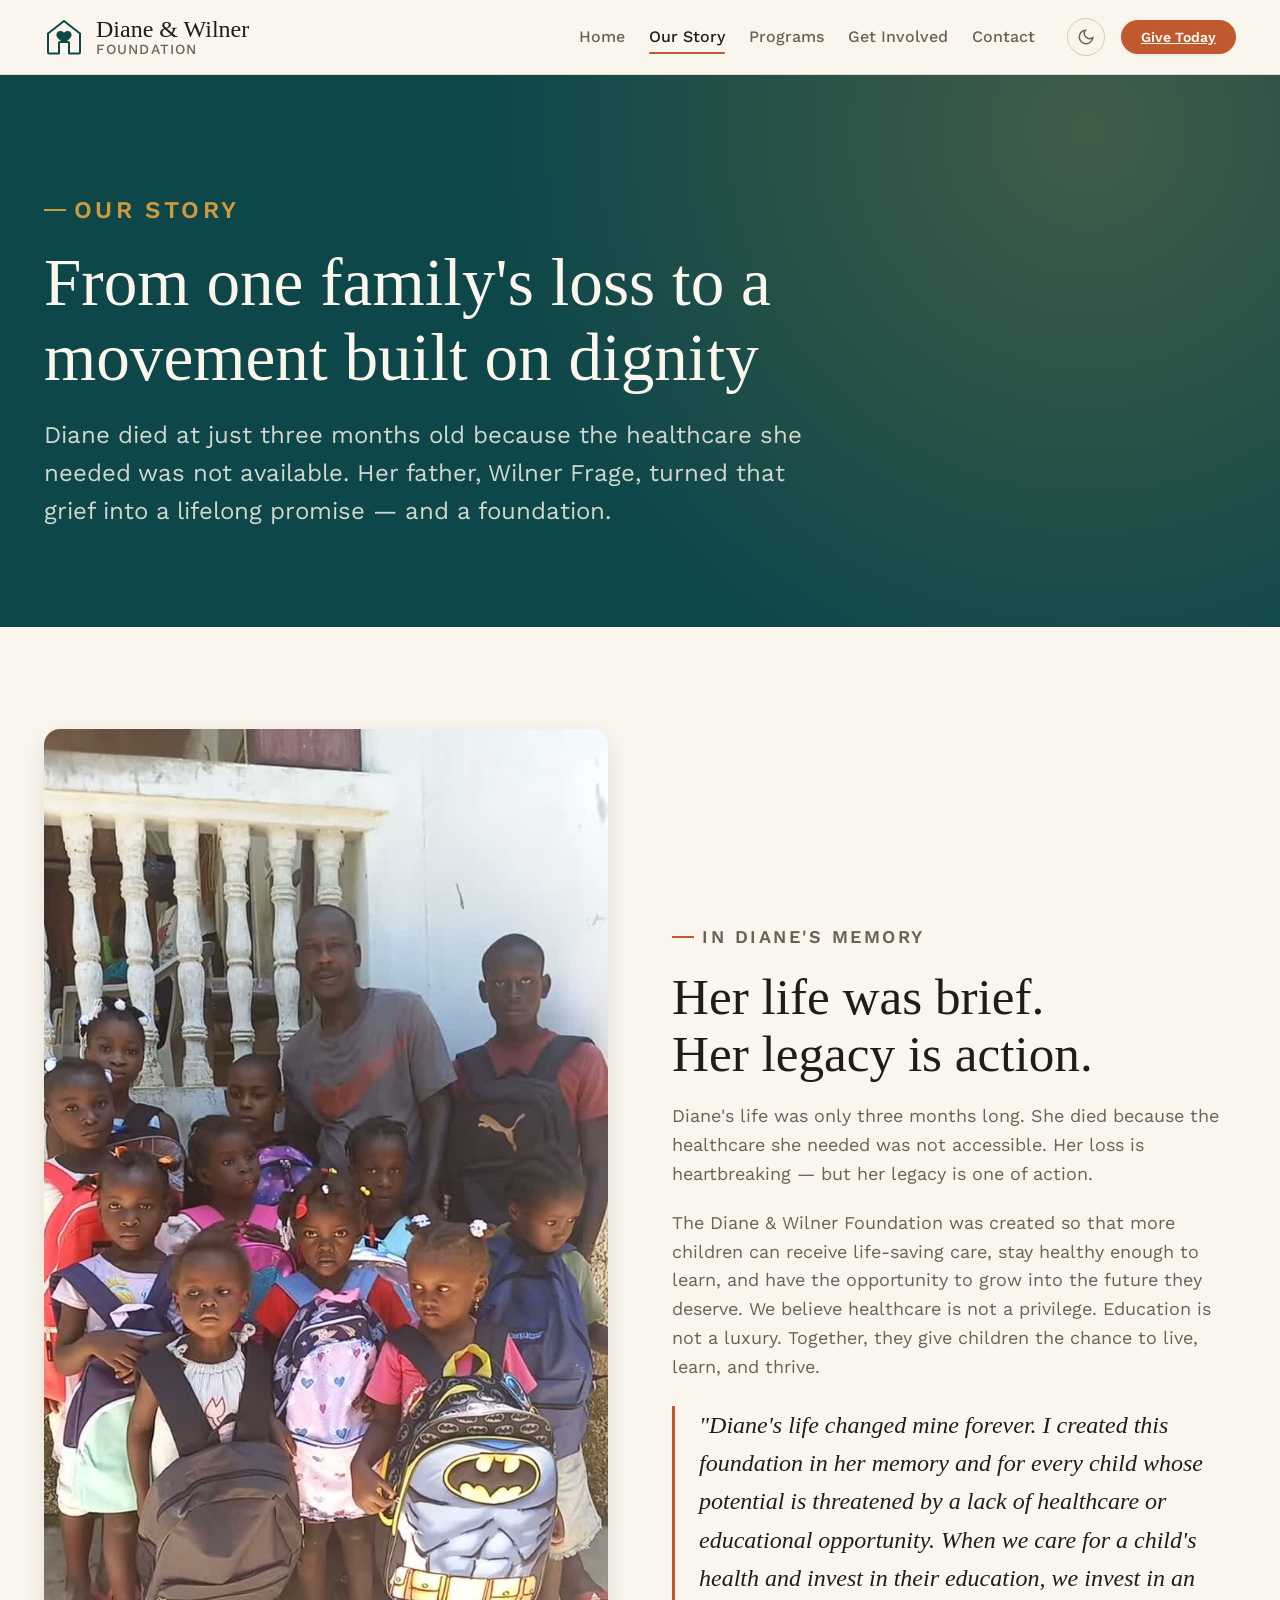
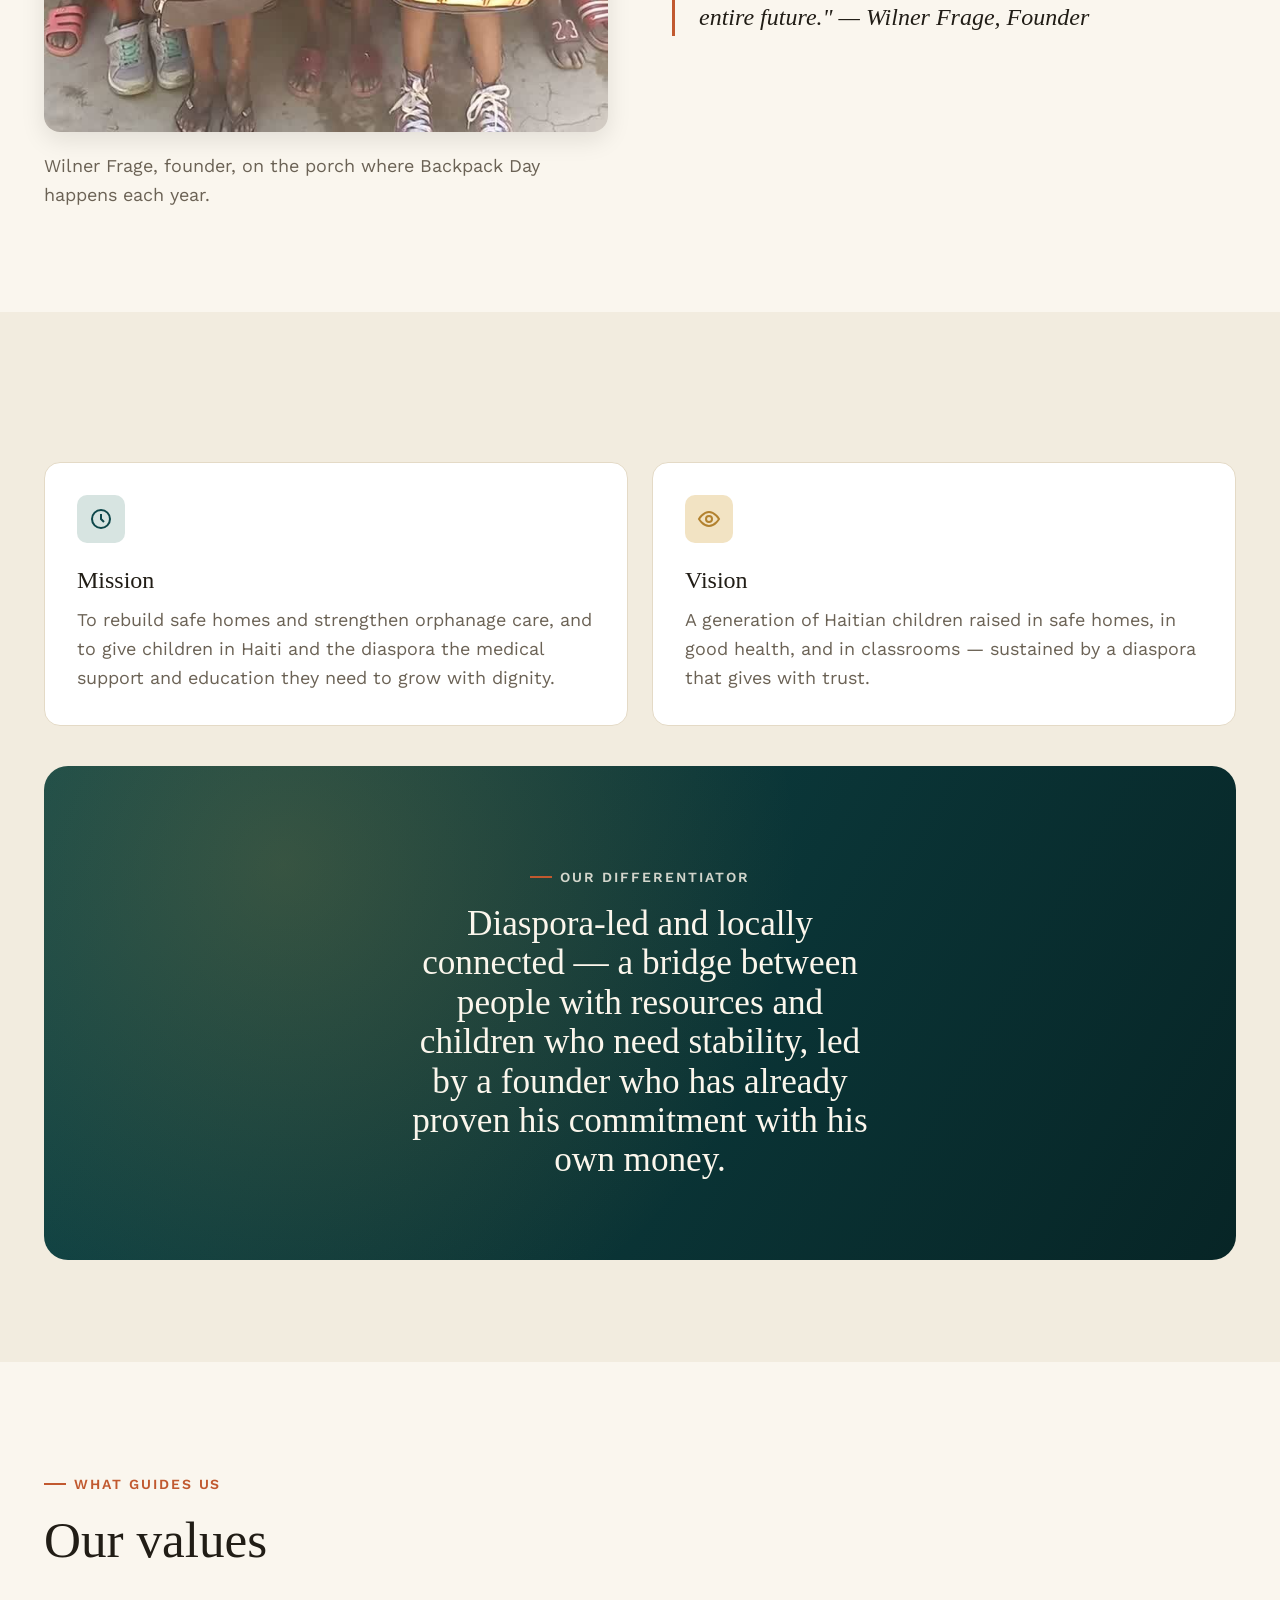
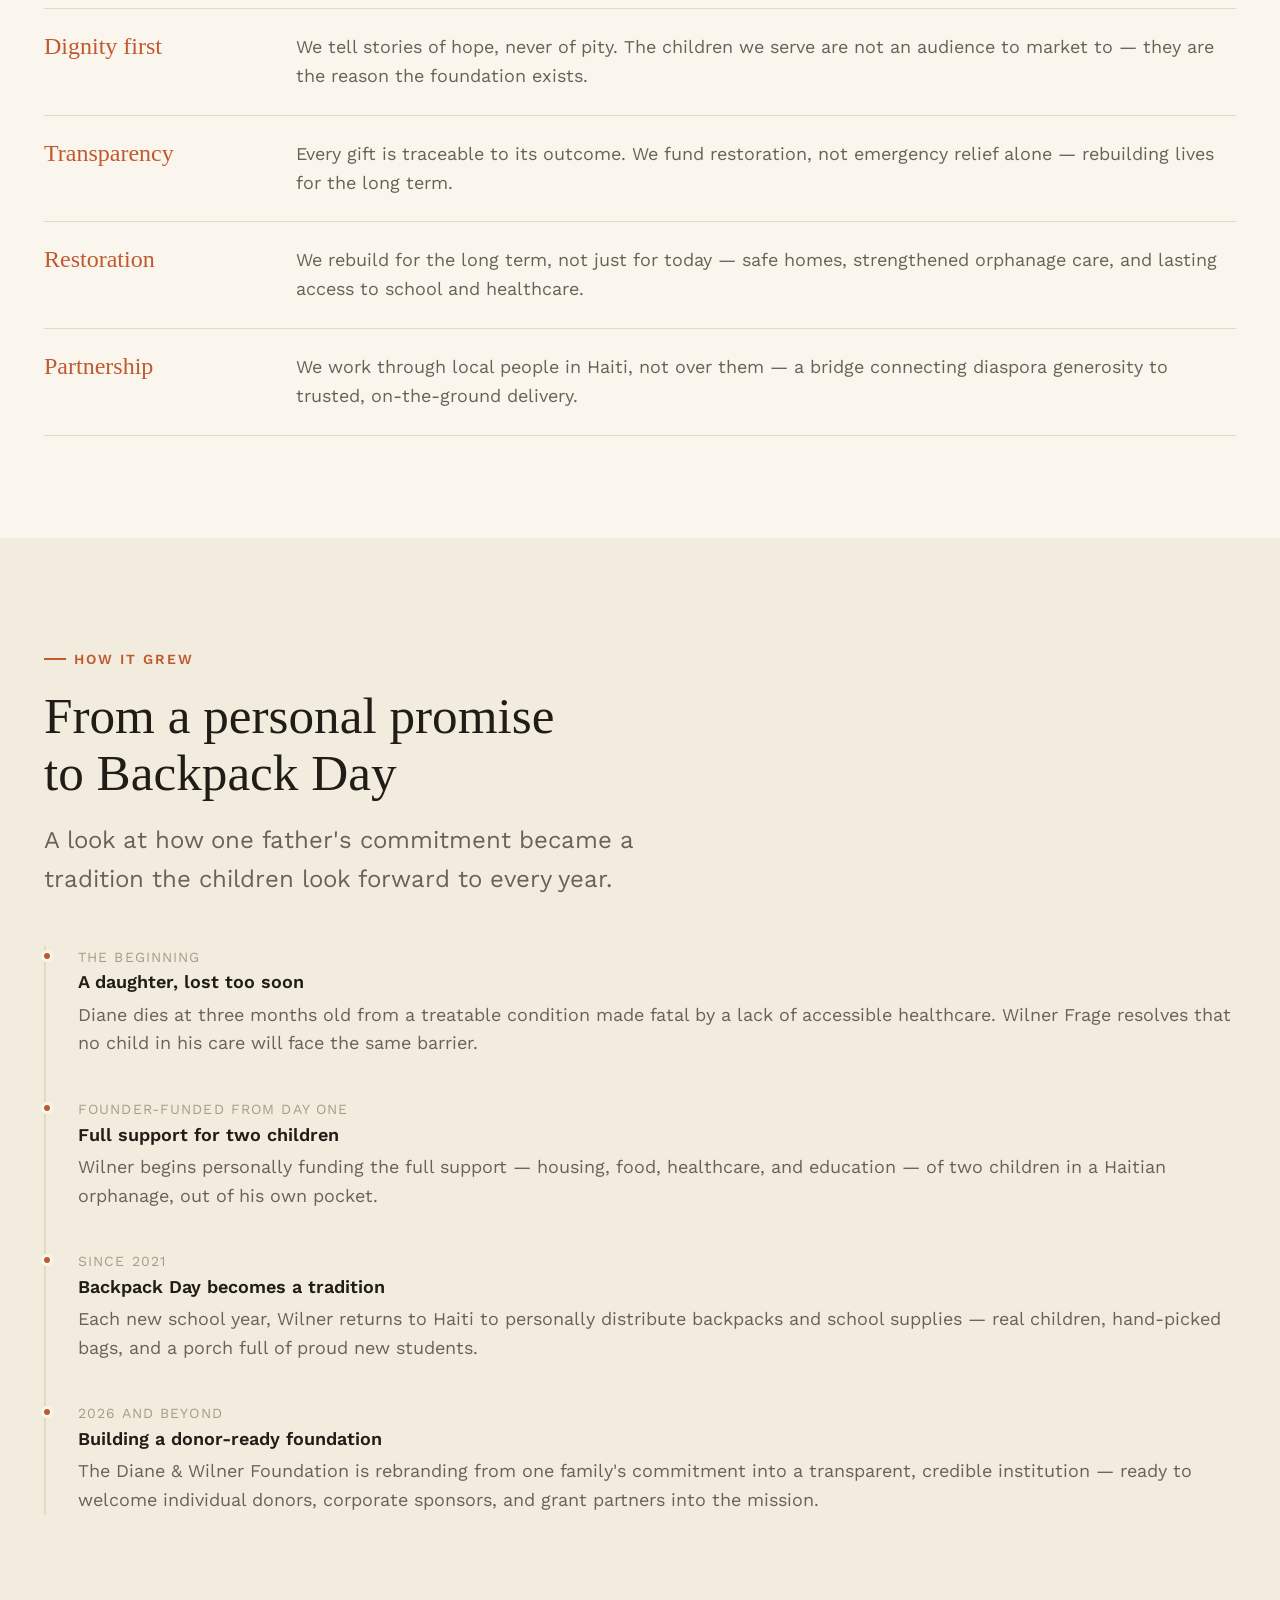
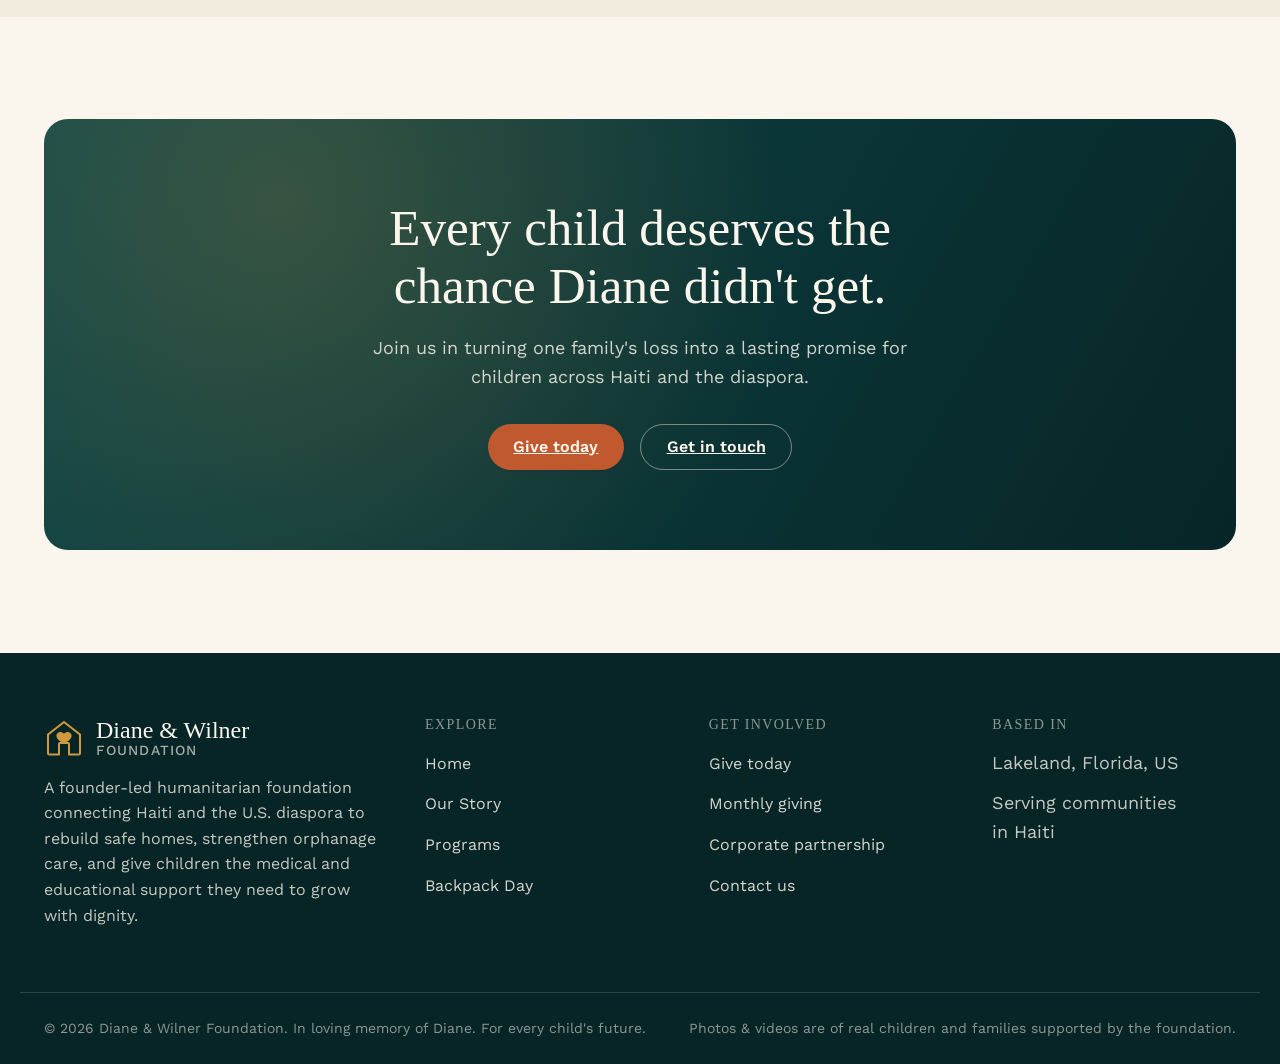
==== about.html @ 8315dfdc "Initial build: Diane & Wilner Foundation site with real Backpack Day photos/videos" ====
<!doctype html>
<html lang="en">
<head>
<meta charset="UTF-8" />
<meta name="viewport" content="width=device-width, initial-scale=1.0" />
<title>Our Story — Diane & Wilner Foundation</title>
<meta name="description" content="In loving memory of Diane. The story of founder Wilner Frage, our mission, vision, values, and the Backpack Day tradition that connects Haiti and the U.S. diaspora." />
<link rel="preconnect" href="https://api.fontshare.com" />
<link href="https://api.fontshare.com/v2/css?f[]=zodiak@400,500,600,700&display=swap" rel="stylesheet" />
<link rel="preconnect" href="https://fonts.googleapis.com" />
<link rel="preconnect" href="https://fonts.gstatic.com" crossorigin />
<link href="https://fonts.googleapis.com/css2?family=Work+Sans:wght@300..700&display=swap" rel="stylesheet" />
<link rel="stylesheet" href="css/tokens.css" />
<link rel="stylesheet" href="css/base.css" />
<link rel="stylesheet" href="css/style.css" />
</head>
<body>

<a class="sr-only" href="#main">Skip to content</a>

<header class="site-header" data-site-header>
  <div class="container header-inner">
    <a class="brand" href="index.html" aria-label="Diane & Wilner Foundation home">
      <svg class="brand-mark" viewBox="0 0 40 40" fill="none" aria-hidden="true">
        <path d="M20 4 4 16.5V35a1.5 1.5 0 0 0 1.5 1.5H15V26a1 1 0 0 1 1-1h8a1 1 0 0 1 1 1v10.5h9.5A1.5 1.5 0 0 0 36 35V16.5L20 4Z" stroke="currentColor" stroke-width="2" stroke-linejoin="round"/>
        <path d="M20 15.8c-2.6-3.4-7.6-1.8-7.6 1.9 0 3 3.6 5.3 7.6 8.3 4-3 7.6-5.3 7.6-8.3 0-3.7-5-5.3-7.6-1.9Z" fill="currentColor"/>
      </svg>
      <span class="brand-name">Diane &amp; Wilner<small>Foundation</small></span>
    </a>
    <nav class="main-nav" aria-label="Primary">
      <ul class="nav-links" role="list">
        <li><a href="index.html">Home</a></li>
        <li><a href="about.html" aria-current="page">Our Story</a></li>
        <li><a href="get-involved.html#programs">Programs</a></li>
        <li><a href="get-involved.html">Get Involved</a></li>
        <li><a href="get-involved.html#contact">Contact</a></li>
      </ul>
      <div class="header-actions">
        <button class="theme-toggle" data-theme-toggle aria-label="Switch to dark mode"></button>
        <a class="btn btn--primary btn--sm donate-header" href="get-involved.html#give">Give Today</a>
        <button class="nav-toggle" data-nav-toggle aria-label="Open menu" aria-expanded="false">
          <svg width="22" height="22" viewBox="0 0 24 24" fill="none" stroke="currentColor" stroke-width="2"><path d="M3 6h18M3 12h18M3 18h18"/></svg>
        </button>
      </div>
    </nav>
  </div>
  <div class="container mobile-nav" data-mobile-nav>
    <a href="index.html">Home</a>
    <a href="about.html">Our Story</a>
    <a href="get-involved.html#programs">Programs</a>
    <a href="get-involved.html">Get Involved</a>
    <a href="get-involved.html#contact">Contact</a>
    <a class="btn btn--primary" href="get-involved.html#give">Give Today</a>
  </div>
</header>

<main id="main">

  <section class="page-hero">
    <div class="container">
      <p class="eyebrow">Our story</p>
      <h1>From one family's loss to a movement built on dignity</h1>
      <p>Diane died at just three months old because the healthcare she needed was not available. Her father, Wilner Frage, turned that grief into a lifelong promise — and a foundation.</p>
    </div>
  </section>

  <section>
    <div class="container split reveal">
      <div class="split-media">
        <img src="assets/images/founder-wilner-group.jpg" alt="Founder Wilner Frage standing with a boy wearing a backpack, part of a group of children gathered for Backpack Day." loading="lazy" />
        <p class="split-media-caption">Wilner Frage, founder, on the porch where Backpack Day happens each year.</p>
      </div>
      <div>
        <p class="eyebrow">In Diane's memory</p>
        <h2>Her life was brief. Her legacy is action.</h2>
        <p>Diane's life was only three months long. She died because the healthcare she needed was not accessible. Her loss is heartbreaking — but her legacy is one of action.</p>
        <p>The Diane &amp; Wilner Foundation was created so that more children can receive life-saving care, stay healthy enough to learn, and have the opportunity to grow into the future they deserve. We believe healthcare is not a privilege. Education is not a luxury. Together, they give children the chance to live, learn, and thrive.</p>
        <blockquote>"Diane's life changed mine forever. I created this foundation in her memory and for every child whose potential is threatened by a lack of healthcare or educational opportunity. When we care for a child's health and invest in their education, we invest in an entire future." — Wilner Frage, Founder</blockquote>
      </div>
    </div>
  </section>

  <section style="background: var(--color-surface-offset);">
    <div class="container">
      <div class="pillars reveal" style="grid-template-columns: repeat(2, 1fr);">
        <div class="pillar-card">
          <div class="pillar-icon">
            <svg viewBox="0 0 24 24" fill="none" stroke="currentColor" stroke-width="2"><circle cx="12" cy="12" r="9"/><path d="M12 7v5l3 3"/></svg>
          </div>
          <h3>Mission</h3>
          <p>To rebuild safe homes and strengthen orphanage care, and to give children in Haiti and the diaspora the medical support and education they need to grow with dignity.</p>
        </div>
        <div class="pillar-card">
          <div class="pillar-icon">
            <svg viewBox="0 0 24 24" fill="none" stroke="currentColor" stroke-width="2"><path d="M2 12s4-7 10-7 10 7 10 7-4 7-10 7-10-7-10-7Z"/><circle cx="12" cy="12" r="3"/></svg>
          </div>
          <h3>Vision</h3>
          <p>A generation of Haitian children raised in safe homes, in good health, and in classrooms — sustained by a diaspora that gives with trust.</p>
        </div>
      </div>
      <div class="cta-band reveal mt-8" style="margin-top: var(--space-10);">
        <p class="eyebrow" style="justify-content:center;">Our differentiator</p>
        <h2 style="font-size: var(--text-xl);">Diaspora-led and locally connected — a bridge between people with resources and children who need stability, led by a founder who has already proven his commitment with his own money.</h2>
      </div>
    </div>
  </section>

  <section>
    <div class="container">
      <div class="stack-header reveal">
        <p class="eyebrow">What guides us</p>
        <h2 class="section-title">Our values</h2>
      </div>
      <div class="value-rows reveal">
        <div class="value-row">
          <h3>Dignity first</h3>
          <p>We tell stories of hope, never of pity. The children we serve are not an audience to market to — they are the reason the foundation exists.</p>
        </div>
        <div class="value-row">
          <h3>Transparency</h3>
          <p>Every gift is traceable to its outcome. We fund restoration, not emergency relief alone — rebuilding lives for the long term.</p>
        </div>
        <div class="value-row">
          <h3>Restoration</h3>
          <p>We rebuild for the long term, not just for today — safe homes, strengthened orphanage care, and lasting access to school and healthcare.</p>
        </div>
        <div class="value-row">
          <h3>Partnership</h3>
          <p>We work through local people in Haiti, not over them — a bridge connecting diaspora generosity to trusted, on-the-ground delivery.</p>
        </div>
      </div>
    </div>
  </section>

  <section style="background: var(--color-surface-offset);" id="timeline">
    <div class="container">
      <div class="stack-header reveal">
        <p class="eyebrow">How it grew</p>
        <h2 class="section-title">From a personal promise to Backpack Day</h2>
        <p class="section-lede">A look at how one father's commitment became a tradition the children look forward to every year.</p>
      </div>
      <div class="timeline reveal">
        <div class="timeline-item">
          <span class="timeline-year">The beginning</span>
          <h4>A daughter, lost too soon</h4>
          <p>Diane dies at three months old from a treatable condition made fatal by a lack of accessible healthcare. Wilner Frage resolves that no child in his care will face the same barrier.</p>
        </div>
        <div class="timeline-item">
          <span class="timeline-year">Founder-funded from day one</span>
          <h4>Full support for two children</h4>
          <p>Wilner begins personally funding the full support — housing, food, healthcare, and education — of two children in a Haitian orphanage, out of his own pocket.</p>
        </div>
        <div class="timeline-item">
          <span class="timeline-year">Since 2021</span>
          <h4>Backpack Day becomes a tradition</h4>
          <p>Each new school year, Wilner returns to Haiti to personally distribute backpacks and school supplies — real children, hand-picked bags, and a porch full of proud new students.</p>
        </div>
        <div class="timeline-item">
          <span class="timeline-year">2026 and beyond</span>
          <h4>Building a donor-ready foundation</h4>
          <p>The Diane &amp; Wilner Foundation is rebranding from one family's commitment into a transparent, credible institution — ready to welcome individual donors, corporate sponsors, and grant partners into the mission.</p>
        </div>
      </div>
    </div>
  </section>

  <section>
    <div class="container">
      <div class="cta-band reveal">
        <h2>Every child deserves the chance Diane didn't get.</h2>
        <p>Join us in turning one family's loss into a lasting promise for children across Haiti and the diaspora.</p>
        <div class="cta-actions">
          <a class="btn btn--primary" href="get-involved.html#give">Give today</a>
          <a class="btn btn--ghost" href="get-involved.html#contact">Get in touch</a>
        </div>
      </div>
    </div>
  </section>

</main>

<footer class="site-footer">
  <div class="container footer-grid">
    <div>
      <a class="footer-brand" href="index.html">
        <svg class="brand-mark" viewBox="0 0 40 40" fill="none" aria-hidden="true">
          <path d="M20 4 4 16.5V35a1.5 1.5 0 0 0 1.5 1.5H15V26a1 1 0 0 1 1-1h8a1 1 0 0 1 1 1v10.5h9.5A1.5 1.5 0 0 0 36 35V16.5L20 4Z" stroke="currentColor" stroke-width="2" stroke-linejoin="round"/>
          <path d="M20 15.8c-2.6-3.4-7.6-1.8-7.6 1.9 0 3 3.6 5.3 7.6 8.3 4-3 7.6-5.3 7.6-8.3 0-3.7-5-5.3-7.6-1.9Z" fill="currentColor"/>
        </svg>
        <span class="brand-name">Diane &amp; Wilner<small>Foundation</small></span>
      </a>
      <p style="max-width: 34ch; font-size: var(--text-sm); color: color-mix(in oklab, var(--color-text-inverse) 78%, transparent);">A founder-led humanitarian foundation connecting Haiti and the U.S. diaspora to rebuild safe homes, strengthen orphanage care, and give children the medical and educational support they need to grow with dignity.</p>
    </div>
    <div class="footer-col">
      <h5>Explore</h5>
      <ul role="list">
        <li><a href="index.html">Home</a></li>
        <li><a href="about.html">Our Story</a></li>
        <li><a href="get-involved.html#programs">Programs</a></li>
        <li><a href="about.html#timeline">Backpack Day</a></li>
      </ul>
    </div>
    <div class="footer-col">
      <h5>Get Involved</h5>
      <ul role="list">
        <li><a href="get-involved.html#give">Give today</a></li>
        <li><a href="get-involved.html#give">Monthly giving</a></li>
        <li><a href="get-involved.html#partner">Corporate partnership</a></li>
        <li><a href="get-involved.html#contact">Contact us</a></li>
      </ul>
    </div>
    <div class="footer-col">
      <h5>Based In</h5>
      <ul role="list">
        <li style="color: color-mix(in oklab, var(--color-text-inverse) 78%, transparent);">Lakeland, Florida, US</li>
        <li style="color: color-mix(in oklab, var(--color-text-inverse) 78%, transparent);">Serving communities in Haiti</li>
      </ul>
    </div>
  </div>
  <div class="container footer-bottom">
    <span>© 2026 Diane &amp; Wilner Foundation. In loving memory of Diane. For every child's future.</span>
    <span>Photos &amp; videos are of real children and families supported by the foundation.</span>
  </div>
</footer>

<script src="js/main.js"></script>
</body>
</html>
---- css/tokens.css ----
/* ============================================================
   DIANE & WILNER FOUNDATION — DESIGN TOKENS
   Palette derived from brand strategy: deep hopeful teal,
   warm sunlit gold, soft terracotta, clean cream, leaf green.
   ============================================================ */

:root,
[data-theme='light'] {
  /* Surfaces */
  --color-bg: #faf6ee;
  --color-surface: #ffffff;
  --color-surface-2: #fffdf9;
  --color-surface-offset: #f2ecdf;
  --color-surface-offset-2: #eae1cd;
  --color-surface-dynamic: #e3d8c0;
  --color-divider: #e4dac6;
  --color-border: #d9cbac;

  /* Text */
  --color-text: #211d16;
  --color-text-muted: #6b6255;
  --color-text-faint: #a89c88;
  --color-text-inverse: #fbf6ec;

  /* Primary accent — Deep Teal */
  --color-primary: #0e474a;
  --color-primary-hover: #0a3436;
  --color-primary-active: #072526;
  --color-primary-highlight: #d7e4e1;

  /* Gold — warm sunlit gold */
  --color-gold: #cf9a3e;
  --color-gold-hover: #b3822f;
  --color-gold-active: #8f6822;
  --color-gold-highlight: #f2e3c3;

  /* Terracotta / coral accent */
  --color-coral: #c1592f;
  --color-coral-hover: #a3491f;
  --color-coral-active: #833a17;
  --color-coral-highlight: #f0d9c8;

  /* Leaf green (supporting accent) */
  --color-green: #4f7a3f;
  --color-green-hover: #3d6130;
  --color-green-highlight: #dde8d3;

  /* Status */
  --color-success: #4f7a3f;
  --color-warning: #b3822f;
  --color-error: #a3491f;

  /* Radius */
  --radius-sm: 0.375rem;
  --radius-md: 0.625rem;
  --radius-lg: 1rem;
  --radius-xl: 1.5rem;
  --radius-full: 9999px;

  /* Transitions */
  --transition-interactive: 200ms cubic-bezier(0.16, 1, 0.3, 1);

  /* Shadows */
  --shadow-sm: 0 1px 3px rgba(20, 20, 10, 0.07);
  --shadow-md: 0 8px 24px rgba(20, 20, 10, 0.1);
  --shadow-lg: 0 20px 48px rgba(20, 20, 10, 0.16);

  /* Content widths */
  --content-narrow: 640px;
  --content-default: 1000px;
  --content-wide: 1240px;
  --content-full: 100%;

  /* Fonts */
  --font-display: 'Zodiak', 'Iowan Old Style', Georgia, serif;
  --font-body: 'Work Sans', 'Helvetica Neue', Arial, sans-serif;
}

[data-theme='dark'] {
  --color-bg: #101613;
  --color-surface: #151b17;
  --color-surface-2: #182019;
  --color-surface-offset: #1b231d;
  --color-surface-offset-2: #212b23;
  --color-surface-dynamic: #29352c;
  --color-divider: #263029;
  --color-border: #37453b;

  --color-text: #eee7d8;
  --color-text-muted: #a6ab9c;
  --color-text-faint: #6c7367;
  --color-text-inverse: #171614;

  --color-primary: #6fb0ac;
  --color-primary-hover: #8dc4c0;
  --color-primary-active: #a9d5d1;
  --color-primary-highlight: #223634;

  --color-gold: #e8b757;
  --color-gold-hover: #f0c877;
  --color-gold-active: #f6da9e;
  --color-gold-highlight: #3a3020;

  --color-coral: #e0855a;
  --color-coral-hover: #e9a077;
  --color-coral-active: #f0b899;
  --color-coral-highlight: #3c2a20;

  --color-green: #8db877;
  --color-green-hover: #a5cb90;
  --color-green-highlight: #263021;

  --color-success: #8db877;
  --color-warning: #e8b757;
  --color-error: #e0855a;

  --shadow-sm: 0 1px 3px rgba(0, 0, 0, 0.3);
  --shadow-md: 0 8px 24px rgba(0, 0, 0, 0.4);
  --shadow-lg: 0 20px 48px rgba(0, 0, 0, 0.5);
}

/* Type scale */
:root {
  --text-xs: clamp(0.75rem, 0.7rem + 0.25vw, 0.875rem);
  --text-sm: clamp(0.875rem, 0.8rem + 0.35vw, 1rem);
  --text-base: clamp(1rem, 0.95rem + 0.25vw, 1.125rem);
  --text-lg: clamp(1.125rem, 1rem + 0.75vw, 1.5rem);
  --text-xl: clamp(1.5rem, 1.2rem + 1.25vw, 2.25rem);
  --text-2xl: clamp(2rem, 1.2rem + 2.5vw, 3.5rem);
  --text-3xl: clamp(2.5rem, 1rem + 4vw, 4.75rem);
  --text-hero: clamp(2.75rem, 0.75rem + 5.5vw, 6.5rem);

  --space-1: 0.25rem;
  --space-2: 0.5rem;
  --space-3: 0.75rem;
  --space-4: 1rem;
  --space-5: 1.25rem;
  --space-6: 1.5rem;
  --space-8: 2rem;
  --space-10: 2.5rem;
  --space-12: 3rem;
  --space-16: 4rem;
  --space-20: 5rem;
  --space-24: 6rem;
  --space-32: 8rem;
}
---- css/base.css ----
*,
*::before,
*::after {
  box-sizing: border-box;
  margin: 0;
  padding: 0;
}

html {
  -webkit-text-size-adjust: none;
  text-size-adjust: none;
  -webkit-font-smoothing: antialiased;
  -moz-osx-font-smoothing: grayscale;
  text-rendering: optimizeLegibility;
  scroll-behavior: smooth;
  hanging-punctuation: first last;
  scroll-padding-top: 5.5rem;
}

body {
  min-height: 100dvh;
  line-height: 1.6;
  font-family: var(--font-body);
  font-size: var(--text-base);
  color: var(--color-text);
  background-color: var(--color-bg);
  transition: background-color var(--transition-interactive), color var(--transition-interactive);
}

img,
picture,
video,
canvas,
svg {
  display: block;
  max-width: 100%;
  height: auto;
}

ul[role='list'],
ol[role='list'] {
  list-style: none;
}

input,
button,
textarea,
select {
  font: inherit;
  color: inherit;
}

h1,
h2,
h3,
h4,
h5,
h6 {
  text-wrap: balance;
  line-height: 1.12;
  font-family: var(--font-display);
  font-weight: 500;
}

p,
li,
figcaption {
  text-wrap: pretty;
}

::selection {
  background: color-mix(in oklab, var(--color-primary) 30%, transparent);
  color: var(--color-text);
}

:focus-visible {
  outline: 2px solid var(--color-gold);
  outline-offset: 3px;
  border-radius: var(--radius-sm);
}

@media (prefers-reduced-motion: reduce) {
  *,
  *::before,
  *::after {
    animation-duration: 0.01ms !important;
    animation-iteration-count: 1 !important;
    transition-duration: 0.01ms !important;
    scroll-behavior: auto !important;
  }
}

button {
  cursor: pointer;
  background: none;
  border: none;
}

table {
  border-collapse: collapse;
  width: 100%;
}

a,
button,
[role='button'],
[role='link'],
input,
textarea,
select {
  transition:
    color var(--transition-interactive),
    background var(--transition-interactive),
    border-color var(--transition-interactive),
    box-shadow var(--transition-interactive),
    transform var(--transition-interactive);
}

.sr-only {
  position: absolute;
  width: 1px;
  height: 1px;
  padding: 0;
  margin: -1px;
  overflow: hidden;
  clip: rect(0, 0, 0, 0);
  white-space: nowrap;
  border-width: 0;
}
---- css/style.css ----
/* ============================================================
   DIANE & WILNER FOUNDATION — SITE STYLES
   ============================================================ */

.container {
  max-width: var(--content-wide);
  margin-inline: auto;
  padding-inline: var(--space-6);
}
.container--narrow {
  max-width: var(--content-default);
}

section {
  padding-block: clamp(var(--space-16), 8vw, var(--space-32));
}

.eyebrow {
  display: inline-flex;
  align-items: center;
  gap: var(--space-2);
  font-family: var(--font-body);
  font-size: var(--text-xs);
  font-weight: 600;
  letter-spacing: 0.14em;
  text-transform: uppercase;
  color: var(--color-coral);
  margin-bottom: var(--space-4);
}
.eyebrow::before {
  content: '';
  width: 22px;
  height: 2px;
  background: var(--color-coral);
  display: inline-block;
}
[data-theme='dark'] .eyebrow::before,
[data-theme='dark'] .eyebrow {
  color: var(--color-gold);
}
[data-theme='dark'] .eyebrow::before {
  background: var(--color-gold);
}

.section-title {
  font-size: var(--text-2xl);
  font-weight: 500;
  color: var(--color-text);
  max-width: 20ch;
}
.section-lede {
  font-size: var(--text-lg);
  color: var(--color-text-muted);
  max-width: 46ch;
  margin-top: var(--space-5);
  font-family: var(--font-body);
  font-weight: 400;
}

/* ---------- Buttons ---------- */
.btn {
  display: inline-flex;
  align-items: center;
  justify-content: center;
  gap: var(--space-2);
  font-size: var(--text-sm);
  font-weight: 600;
  padding: 0.9rem 1.6rem;
  border-radius: var(--radius-full);
  white-space: nowrap;
  line-height: 1;
}
.btn--primary {
  background: var(--color-coral);
  color: #fff8ef;
  box-shadow: var(--shadow-sm);
}
.btn--primary:hover {
  background: var(--color-coral-hover);
  box-shadow: var(--shadow-md);
  transform: translateY(-1px);
}
.btn--ghost {
  background: transparent;
  color: var(--color-text-inverse);
  border: 1.5px solid color-mix(in oklab, var(--color-text-inverse) 45%, transparent);
}
.btn--ghost:hover {
  border-color: var(--color-text-inverse);
  background: color-mix(in oklab, var(--color-text-inverse) 12%, transparent);
}
.btn--outline {
  background: transparent;
  color: var(--color-primary);
  border: 1.5px solid var(--color-border);
}
[data-theme='dark'] .btn--outline {
  color: var(--color-primary);
}
.btn--outline:hover {
  border-color: var(--color-primary);
  background: var(--color-primary-highlight);
}
.btn--sm {
  padding: 0.65rem 1.25rem;
  font-size: var(--text-xs);
}

/* ---------- Header ---------- */
.site-header {
  position: sticky;
  top: 0;
  z-index: 100;
  background: color-mix(in oklab, var(--color-bg) 88%, transparent);
  backdrop-filter: blur(14px);
  border-bottom: 1px solid var(--color-divider);
  transition: transform 0.3s cubic-bezier(0.16, 1, 0.3, 1), background var(--transition-interactive), border-color var(--transition-interactive);
}
.site-header--hidden {
  transform: translateY(-100%);
}
.header-inner {
  display: flex;
  align-items: center;
  justify-content: space-between;
  padding-block: var(--space-4);
  gap: var(--space-6);
}
.brand {
  display: flex;
  align-items: center;
  gap: var(--space-3);
  color: var(--color-text);
  text-decoration: none;
}
.brand-mark {
  width: 40px;
  height: 40px;
  color: var(--color-primary);
  flex-shrink: 0;
}
.brand-name {
  font-family: var(--font-display);
  font-size: var(--text-lg);
  font-weight: 500;
  line-height: 1.1;
}
.brand-name small {
  display: block;
  font-family: var(--font-body);
  font-size: var(--text-xs);
  font-weight: 500;
  letter-spacing: 0.08em;
  text-transform: uppercase;
  color: var(--color-text-muted);
}

.main-nav {
  display: flex;
  align-items: center;
  gap: var(--space-8);
}
.nav-links {
  display: flex;
  gap: var(--space-6);
}
.nav-links a {
  font-size: var(--text-sm);
  font-weight: 500;
  color: var(--color-text-muted);
  text-decoration: none;
  position: relative;
  padding-bottom: 2px;
}
.nav-links a:hover,
.nav-links a[aria-current='page'] {
  color: var(--color-text);
}
.nav-links a[aria-current='page']::after {
  content: '';
  position: absolute;
  left: 0;
  bottom: -6px;
  width: 100%;
  height: 2px;
  background: var(--color-coral);
  border-radius: var(--radius-full);
}

.header-actions {
  display: flex;
  align-items: center;
  gap: var(--space-4);
}

.theme-toggle {
  width: 38px;
  height: 38px;
  display: grid;
  place-items: center;
  border-radius: var(--radius-full);
  color: var(--color-text-muted);
  border: 1px solid var(--color-border);
}
.theme-toggle:hover {
  color: var(--color-text);
  border-color: var(--color-text-faint);
}

.nav-toggle {
  display: none;
  width: 40px;
  height: 40px;
  place-items: center;
  border-radius: var(--radius-md);
  color: var(--color-text);
}

@media (max-width: 860px) {
  .nav-links {
    display: none;
  }
  .nav-toggle {
    display: grid;
  }
  .header-actions .btn--sm.donate-header {
    display: none;
  }
}

.mobile-nav {
  display: none;
  border-top: 1px solid var(--color-divider);
  padding: var(--space-4) 0 var(--space-6);
}
.mobile-nav.is-open {
  display: block;
}
.mobile-nav a {
  display: block;
  padding: var(--space-3) 0;
  font-size: var(--text-base);
  font-weight: 500;
  color: var(--color-text);
  text-decoration: none;
  border-bottom: 1px solid var(--color-divider);
}
.mobile-nav .btn {
  margin-top: var(--space-4);
  width: 100%;
}

/* ---------- Hero ---------- */
.hero {
  position: relative;
  background: linear-gradient(180deg, var(--color-primary) 0%, var(--color-primary-active) 100%);
  color: var(--color-text-inverse);
  overflow: hidden;
  padding-top: clamp(var(--space-16), 8vw, var(--space-24));
  padding-bottom: clamp(var(--space-20), 10vw, var(--space-32));
}
.hero::before {
  content: '';
  position: absolute;
  inset: 0;
  background-image: radial-gradient(circle at 15% 20%, color-mix(in oklab, var(--color-gold) 30%, transparent) 0%, transparent 45%),
    radial-gradient(circle at 90% 85%, color-mix(in oklab, var(--color-coral) 26%, transparent) 0%, transparent 50%);
  pointer-events: none;
}
.hero-grid {
  position: relative;
  display: grid;
  grid-template-columns: 1.1fr 0.9fr;
  gap: var(--space-16);
  align-items: center;
}
.hero-copy .eyebrow {
  color: var(--color-gold);
}
.hero-copy .eyebrow::before {
  background: var(--color-gold);
}
.hero-title {
  font-size: var(--text-hero);
  font-weight: 500;
  letter-spacing: -0.01em;
}
.hero-title em {
  font-style: italic;
  color: var(--color-gold);
}
.hero-sub {
  font-size: var(--text-lg);
  color: color-mix(in oklab, var(--color-text-inverse) 82%, transparent);
  max-width: 42ch;
  margin-top: var(--space-6);
}
.hero-actions {
  display: flex;
  flex-wrap: wrap;
  gap: var(--space-4);
  margin-top: var(--space-8);
}
.hero-note {
  margin-top: var(--space-10);
  padding-top: var(--space-6);
  border-top: 1px solid color-mix(in oklab, var(--color-text-inverse) 20%, transparent);
  font-size: var(--text-sm);
  font-style: italic;
  color: color-mix(in oklab, var(--color-text-inverse) 72%, transparent);
  max-width: 44ch;
}

.hero-media {
  position: relative;
}
.hero-media-frame {
  position: relative;
  border-radius: var(--radius-xl);
  overflow: hidden;
  box-shadow: var(--shadow-lg);
  border: 1px solid color-mix(in oklab, var(--color-text-inverse) 18%, transparent);
  aspect-ratio: 4 / 5;
}
.hero-media-frame img,
.hero-media-frame video {
  width: 100%;
  height: 100%;
  object-fit: cover;
}
.hero-tag {
  position: absolute;
  left: var(--space-5);
  bottom: var(--space-5);
  right: var(--space-5);
  background: color-mix(in oklab, #101410 68%, transparent);
  backdrop-filter: blur(6px);
  color: #fbf6ec;
  padding: var(--space-3) var(--space-4);
  border-radius: var(--radius-md);
  font-size: var(--text-xs);
  display: flex;
  align-items: center;
  gap: var(--space-2);
}
.hero-tag svg {
  width: 16px;
  height: 16px;
  color: var(--color-gold);
  flex-shrink: 0;
}
.hero-stat-card {
  position: absolute;
  top: var(--space-6);
  right: -var(--space-6);
  background: var(--color-surface);
  color: var(--color-text);
  border-radius: var(--radius-lg);
  padding: var(--space-5) var(--space-6);
  box-shadow: var(--shadow-lg);
  min-width: 168px;
}
.hero-stat-card strong {
  display: block;
  font-family: var(--font-display);
  font-size: var(--text-xl);
  color: var(--color-coral);
}
.hero-stat-card span {
  font-size: var(--text-xs);
  color: var(--color-text-muted);
}

@media (max-width: 900px) {
  .hero-grid {
    grid-template-columns: 1fr;
  }
  .hero-stat-card {
    right: var(--space-4);
    top: var(--space-4);
  }
}

/* ---------- Impact strip ---------- */
.impact-strip {
  background: var(--color-surface-offset);
  border-bottom: 1px solid var(--color-divider);
  padding-block: var(--space-10);
}
.impact-grid {
  display: grid;
  grid-template-columns: repeat(4, 1fr);
  gap: var(--space-8);
  text-align: center;
}
.impact-grid dt {
  font-family: var(--font-display);
  font-size: var(--text-xl);
  color: var(--color-primary);
}
[data-theme='dark'] .impact-grid dt {
  color: var(--color-primary);
}
.impact-grid dd {
  margin-top: var(--space-2);
  font-size: var(--text-xs);
  letter-spacing: 0.04em;
  text-transform: uppercase;
  color: var(--color-text-muted);
}
@media (max-width: 760px) {
  .impact-grid {
    grid-template-columns: repeat(2, 1fr);
    gap: var(--space-6);
  }
}

/* ---------- Pillars ---------- */
.pillars {
  display: grid;
  grid-template-columns: repeat(3, 1fr);
  gap: var(--space-6);
  margin-top: var(--space-12);
}
.pillar-card {
  background: var(--color-surface);
  border: 1px solid var(--color-divider);
  border-radius: var(--radius-lg);
  padding: var(--space-8);
}
.pillar-icon {
  width: 48px;
  height: 48px;
  border-radius: var(--radius-md);
  display: grid;
  place-items: center;
  margin-bottom: var(--space-6);
  background: var(--color-primary-highlight);
  color: var(--color-primary);
}
.pillar-card:nth-child(2) .pillar-icon {
  background: var(--color-gold-highlight);
  color: var(--color-gold-hover);
}
.pillar-card:nth-child(3) .pillar-icon {
  background: var(--color-green-highlight);
  color: var(--color-green);
}
.pillar-icon svg {
  width: 24px;
  height: 24px;
}
.pillar-card h3 {
  font-size: var(--text-lg);
  margin-bottom: var(--space-3);
}
.pillar-card p {
  color: var(--color-text-muted);
  font-size: var(--text-base);
}
.pillar-example {
  margin-top: var(--space-5);
  padding-top: var(--space-5);
  border-top: 1px solid var(--color-divider);
  font-size: var(--text-sm);
  font-weight: 600;
  color: var(--color-coral);
}
[data-theme='dark'] .pillar-example {
  color: var(--color-gold);
}

@media (max-width: 900px) {
  .pillars {
    grid-template-columns: 1fr;
  }
}

/* ---------- Story / editorial split ---------- */
.split {
  display: grid;
  grid-template-columns: 1fr 1fr;
  gap: var(--space-16);
  align-items: center;
}
.split.split--reverse .split-media {
  order: 2;
}
.split-media {
  position: relative;
}
.split-media img,
.split-media video {
  border-radius: var(--radius-lg);
  box-shadow: var(--shadow-md);
  width: 100%;
  object-fit: cover;
}
.split-media-caption {
  margin-top: var(--space-3);
  font-size: var(--text-xs);
  color: var(--color-text-faint);
}
.split h2 {
  font-size: var(--text-2xl);
}
.split p {
  margin-top: var(--space-5);
  color: var(--color-text-muted);
  font-size: var(--text-base);
}
.split blockquote {
  margin-top: var(--space-6);
  padding-left: var(--space-6);
  border-left: 3px solid var(--color-coral);
  font-family: var(--font-display);
  font-size: var(--text-lg);
  font-style: italic;
  color: var(--color-text);
}
@media (max-width: 900px) {
  .split,
  .split.split--reverse .split-media {
    grid-template-columns: 1fr;
    order: 0;
  }
  .split {
    gap: var(--space-8);
  }
}

/* ---------- Video feature ---------- */
.video-feature {
  background: var(--color-primary);
  color: var(--color-text-inverse);
  border-radius: var(--radius-xl);
  padding: clamp(var(--space-10), 6vw, var(--space-16));
  display: grid;
  grid-template-columns: 0.85fr 1.15fr;
  gap: var(--space-12);
  align-items: center;
  position: relative;
  overflow: hidden;
}
.video-feature::before {
  content: '';
  position: absolute;
  inset: 0;
  background: radial-gradient(circle at 85% 15%, color-mix(in oklab, var(--color-gold) 24%, transparent), transparent 55%);
  pointer-events: none;
}
.video-feature .eyebrow {
  color: var(--color-gold);
}
.video-feature .eyebrow::before {
  background: var(--color-gold);
}
.video-feature h2 {
  font-size: var(--text-2xl);
  position: relative;
}
.video-feature p {
  margin-top: var(--space-5);
  color: color-mix(in oklab, var(--color-text-inverse) 85%, transparent);
  position: relative;
}
.video-frame {
  position: relative;
  border-radius: var(--radius-lg);
  overflow: hidden;
  aspect-ratio: 9 / 16;
  max-width: 320px;
  margin-inline: auto;
  box-shadow: var(--shadow-lg);
  border: 6px solid color-mix(in oklab, var(--color-text-inverse) 14%, transparent);
}
.video-frame video {
  width: 100%;
  height: 100%;
  object-fit: cover;
}
.video-frame .play-btn {
  position: absolute;
  inset: 0;
  display: grid;
  place-items: center;
  background: color-mix(in oklab, #0a1210 24%, transparent);
}
.video-frame .play-btn svg {
  width: 60px;
  height: 60px;
  color: #fff;
  filter: drop-shadow(0 4px 10px rgba(0, 0, 0, 0.35));
}
.video-frame.is-playing .play-btn {
  display: none;
}
.video-row {
  display: flex;
  gap: var(--space-6);
  margin-top: var(--space-8);
  position: relative;
}
@media (max-width: 900px) {
  .video-feature {
    grid-template-columns: 1fr;
  }
  .video-row {
    flex-direction: column;
    align-items: center;
  }
}

/* ---------- Gallery ---------- */
.gallery-grid {
  display: grid;
  grid-template-columns: repeat(4, 1fr);
  grid-auto-rows: 220px;
  gap: var(--space-4);
  margin-top: var(--space-12);
}
.gallery-item {
  position: relative;
  border-radius: var(--radius-md);
  overflow: hidden;
}
.gallery-item img {
  width: 100%;
  height: 100%;
  object-fit: cover;
  transition: transform 0.5s cubic-bezier(0.16, 1, 0.3, 1);
}
.gallery-item:hover img {
  transform: scale(1.05);
}
.gallery-item::after {
  content: '';
  position: absolute;
  inset: 0;
  background: linear-gradient(180deg, transparent 55%, rgba(10, 15, 12, 0.55) 100%);
  opacity: 0;
  transition: opacity var(--transition-interactive);
}
.gallery-item:hover::after {
  opacity: 1;
}
.gallery-item span {
  position: absolute;
  left: var(--space-3);
  bottom: var(--space-3);
  color: #fff;
  font-size: var(--text-xs);
  opacity: 0;
  transition: opacity var(--transition-interactive);
}
.gallery-item:hover span {
  opacity: 1;
}
.gallery-item--big {
  grid-column: span 2;
  grid-row: span 2;
}
@media (max-width: 900px) {
  .gallery-grid {
    grid-template-columns: repeat(2, 1fr);
    grid-auto-rows: 180px;
  }
  .gallery-item--big {
    grid-column: span 2;
    grid-row: span 1;
  }
}

/* ---------- Quote band ---------- */
.quote-band {
  background: var(--color-surface-offset);
  text-align: center;
}
.quote-band blockquote {
  font-family: var(--font-display);
  font-size: var(--text-2xl);
  max-width: 780px;
  margin-inline: auto;
  font-style: italic;
  color: var(--color-text);
}
.quote-band cite {
  display: block;
  margin-top: var(--space-6);
  font-family: var(--font-body);
  font-style: normal;
  font-size: var(--text-sm);
  font-weight: 600;
  color: var(--color-text-muted);
}

/* ---------- Donate CTA band ---------- */
.cta-band {
  background: linear-gradient(120deg, var(--color-primary) 0%, var(--color-primary-active) 100%);
  color: var(--color-text-inverse);
  border-radius: var(--radius-xl);
  padding: clamp(var(--space-12), 7vw, var(--space-20));
  text-align: center;
  position: relative;
  overflow: hidden;
}
.cta-band::before {
  content: '';
  position: absolute;
  inset: 0;
  background: radial-gradient(circle at 20% 20%, color-mix(in oklab, var(--color-gold) 22%, transparent), transparent 50%);
}
.cta-band h2 {
  position: relative;
  font-size: var(--text-2xl);
  max-width: 26ch;
  margin-inline: auto;
}
.cta-band p {
  position: relative;
  margin-top: var(--space-5);
  color: color-mix(in oklab, var(--color-text-inverse) 82%, transparent);
  max-width: 52ch;
  margin-inline: auto;
}
.cta-actions {
  position: relative;
  display: flex;
  justify-content: center;
  gap: var(--space-4);
  flex-wrap: wrap;
  margin-top: var(--space-8);
}

/* ---------- Donation tiers ---------- */
.tier-grid {
  display: grid;
  grid-template-columns: repeat(4, 1fr);
  gap: var(--space-5);
  margin-top: var(--space-12);
}
.tier-card {
  background: var(--color-surface);
  border: 1px solid var(--color-divider);
  border-radius: var(--radius-lg);
  padding: var(--space-8) var(--space-6);
  text-align: left;
  display: flex;
  flex-direction: column;
}
.tier-card.is-featured {
  border-color: var(--color-coral);
  box-shadow: var(--shadow-md);
  position: relative;
}
.tier-card.is-featured::before {
  content: 'Most chosen';
  position: absolute;
  top: -13px;
  left: var(--space-6);
  background: var(--color-coral);
  color: #fff8ef;
  font-size: var(--text-xs);
  font-weight: 600;
  padding: 0.2rem 0.7rem;
  border-radius: var(--radius-full);
}
.tier-amount {
  font-family: var(--font-display);
  font-size: var(--text-xl);
  color: var(--color-primary);
}
.tier-card h4 {
  margin-top: var(--space-2);
  font-size: var(--text-base);
  font-weight: 600;
  font-family: var(--font-body);
}
.tier-card p {
  margin-top: var(--space-3);
  font-size: var(--text-sm);
  color: var(--color-text-muted);
  flex-grow: 1;
}
.tier-card .btn {
  margin-top: var(--space-6);
  width: 100%;
}
@media (max-width: 900px) {
  .tier-grid {
    grid-template-columns: repeat(2, 1fr);
  }
}
@media (max-width: 560px) {
  .tier-grid {
    grid-template-columns: 1fr;
  }
}

.giving-toggle {
  display: inline-flex;
  background: var(--color-surface-offset);
  border-radius: var(--radius-full);
  padding: var(--space-1);
  margin-top: var(--space-6);
}
.giving-toggle button {
  padding: 0.55rem 1.4rem;
  border-radius: var(--radius-full);
  font-size: var(--text-sm);
  font-weight: 600;
  color: var(--color-text-muted);
}
.giving-toggle button.is-active {
  background: var(--color-surface);
  color: var(--color-primary);
  box-shadow: var(--shadow-sm);
}

/* ---------- Ways to give ---------- */
.ways-grid {
  display: grid;
  grid-template-columns: repeat(3, 1fr);
  gap: var(--space-6);
  margin-top: var(--space-12);
}
.way-card {
  padding: var(--space-8);
  border-radius: var(--radius-lg);
  background: var(--color-surface);
  border: 1px solid var(--color-divider);
}
.way-card .pillar-icon {
  background: var(--color-coral-highlight);
  color: var(--color-coral);
}
@media (max-width: 900px) {
  .ways-grid {
    grid-template-columns: 1fr;
  }
}

/* ---------- Values / list rows ---------- */
.value-rows {
  margin-top: var(--space-10);
  display: grid;
  gap: 0;
}
.value-row {
  display: grid;
  grid-template-columns: 220px 1fr;
  gap: var(--space-8);
  padding-block: var(--space-6);
  border-top: 1px solid var(--color-divider);
}
.value-row:last-child {
  border-bottom: 1px solid var(--color-divider);
}
.value-row h3 {
  font-size: var(--text-lg);
  color: var(--color-coral);
  font-family: var(--font-display);
}
[data-theme='dark'] .value-row h3 {
  color: var(--color-gold);
}
.value-row p {
  color: var(--color-text-muted);
}
@media (max-width: 700px) {
  .value-row {
    grid-template-columns: 1fr;
    gap: var(--space-2);
  }
}

/* ---------- Timeline ---------- */
.timeline {
  margin-top: var(--space-12);
  position: relative;
  padding-left: var(--space-8);
  border-left: 2px solid var(--color-divider);
}
.timeline-item {
  position: relative;
  padding-bottom: var(--space-10);
}
.timeline-item:last-child {
  padding-bottom: 0;
}
.timeline-item::before {
  content: '';
  position: absolute;
  left: calc(-1 * var(--space-8) - 5px);
  top: 4px;
  width: 12px;
  height: 12px;
  border-radius: var(--radius-full);
  background: var(--color-coral);
  border: 3px solid var(--color-bg);
}
.timeline-item h4 {
  font-size: var(--text-base);
  font-weight: 600;
  font-family: var(--font-body);
  color: var(--color-text);
}
.timeline-item .timeline-year {
  font-size: var(--text-xs);
  text-transform: uppercase;
  letter-spacing: 0.08em;
  color: var(--color-text-faint);
  display: block;
  margin-bottom: var(--space-1);
}
.timeline-item p {
  margin-top: var(--space-2);
  color: var(--color-text-muted);
}

/* ---------- Contact ---------- */
.contact-grid {
  display: grid;
  grid-template-columns: 1fr 1fr;
  gap: var(--space-16);
  margin-top: var(--space-12);
}
.contact-card {
  background: var(--color-surface);
  border: 1px solid var(--color-divider);
  border-radius: var(--radius-lg);
  padding: var(--space-10);
}
.form-row {
  margin-bottom: var(--space-5);
}
.form-row label {
  display: block;
  font-size: var(--text-sm);
  font-weight: 600;
  margin-bottom: var(--space-2);
}
.form-row input,
.form-row textarea,
.form-row select {
  width: 100%;
  padding: 0.8rem 1rem;
  border-radius: var(--radius-md);
  border: 1px solid var(--color-border);
  background: var(--color-surface-2);
  font-size: var(--text-sm);
}
.form-row input:focus,
.form-row textarea:focus,
.form-row select:focus {
  border-color: var(--color-primary);
}
.contact-info dl {
  display: grid;
  gap: var(--space-6);
}
.contact-info dt {
  font-size: var(--text-xs);
  text-transform: uppercase;
  letter-spacing: 0.08em;
  color: var(--color-text-faint);
}
.contact-info dd {
  margin-top: var(--space-1);
  font-size: var(--text-base);
  font-weight: 500;
}
.contact-info dd a {
  color: var(--color-primary);
  text-decoration: none;
}
@media (max-width: 900px) {
  .contact-grid {
    grid-template-columns: 1fr;
    gap: var(--space-10);
  }
}

/* ---------- FAQ ---------- */
.faq-item {
  border-top: 1px solid var(--color-divider);
  padding-block: var(--space-6);
}
.faq-item:last-child {
  border-bottom: 1px solid var(--color-divider);
}
.faq-item summary {
  cursor: pointer;
  font-weight: 600;
  font-size: var(--text-base);
  list-style: none;
  display: flex;
  justify-content: space-between;
  align-items: center;
}
.faq-item summary::-webkit-details-marker {
  display: none;
}
.faq-item summary::after {
  content: '+';
  font-size: var(--text-lg);
  color: var(--color-coral);
  flex-shrink: 0;
  margin-left: var(--space-4);
}
.faq-item[open] summary::after {
  content: '\2212';
}
.faq-item p {
  margin-top: var(--space-3);
  color: var(--color-text-muted);
  max-width: 68ch;
}

/* ---------- Footer ---------- */
.site-footer {
  background: var(--color-primary-active);
  color: color-mix(in oklab, var(--color-text-inverse) 85%, transparent);
}
[data-theme='dark'] .site-footer {
  background: #0b100d;
}
.footer-grid {
  display: grid;
  grid-template-columns: 1.4fr 1fr 1fr 1fr;
  gap: var(--space-10);
  padding-block: var(--space-16);
}
.footer-brand {
  display: flex;
  align-items: center;
  gap: var(--space-3);
  color: var(--color-text-inverse);
  text-decoration: none;
  margin-bottom: var(--space-4);
}
.footer-brand .brand-mark {
  color: var(--color-gold);
}
.footer-brand .brand-name {
  color: var(--color-text-inverse);
}
.footer-brand .brand-name small {
  color: color-mix(in oklab, var(--color-text-inverse) 65%, transparent);
}
.footer-col h5 {
  font-size: var(--text-xs);
  text-transform: uppercase;
  letter-spacing: 0.1em;
  color: color-mix(in oklab, var(--color-text-inverse) 55%, transparent);
  margin-bottom: var(--space-4);
}
.footer-col ul {
  display: grid;
  gap: var(--space-3);
}
.footer-col a {
  color: color-mix(in oklab, var(--color-text-inverse) 85%, transparent);
  text-decoration: none;
  font-size: var(--text-sm);
}
.footer-col a:hover {
  color: var(--color-gold);
}
.footer-bottom {
  border-top: 1px solid color-mix(in oklab, var(--color-text-inverse) 15%, transparent);
  padding-block: var(--space-6);
  display: flex;
  justify-content: space-between;
  align-items: center;
  font-size: var(--text-xs);
  color: color-mix(in oklab, var(--color-text-inverse) 55%, transparent);
  flex-wrap: wrap;
  gap: var(--space-3);
}
@media (max-width: 900px) {
  .footer-grid {
    grid-template-columns: 1fr 1fr;
  }
}
@media (max-width: 560px) {
  .footer-grid {
    grid-template-columns: 1fr;
  }
}

/* ---------- Page hero (interior pages) ---------- */
.page-hero {
  background: var(--color-primary);
  color: var(--color-text-inverse);
  padding-block: clamp(var(--space-16), 8vw, var(--space-24));
  position: relative;
  overflow: hidden;
}
.page-hero::before {
  content: '';
  position: absolute;
  inset: 0;
  background: radial-gradient(circle at 85% 10%, color-mix(in oklab, var(--color-gold) 26%, transparent), transparent 50%);
}
.page-hero .eyebrow {
  color: var(--color-gold);
  position: relative;
}
.page-hero .eyebrow::before {
  background: var(--color-gold);
}
.page-hero h1 {
  position: relative;
  font-size: var(--text-3xl);
  max-width: 22ch;
}
.page-hero p {
  position: relative;
  margin-top: var(--space-5);
  font-size: var(--text-lg);
  color: color-mix(in oklab, var(--color-text-inverse) 82%, transparent);
  max-width: 52ch;
}

/* ---------- Utility ---------- */
.text-center {
  text-align: center;
}
.mx-auto {
  margin-inline: auto;
}
.stack-header {
  max-width: 640px;
}
.stack-header.text-center {
  margin-inline: auto;
}
.mt-8 {
  margin-top: var(--space-8);
}
.reveal {
  opacity: 0;
  transform: translateY(24px);
  transition: opacity 0.7s cubic-bezier(0.16, 1, 0.3, 1), transform 0.7s cubic-bezier(0.16, 1, 0.3, 1);
}
.reveal.is-visible {
  opacity: 1;
  transform: translateY(0);
}
@media (prefers-reduced-motion: reduce) {
  .reveal {
    opacity: 1;
    transform: none;
  }
}
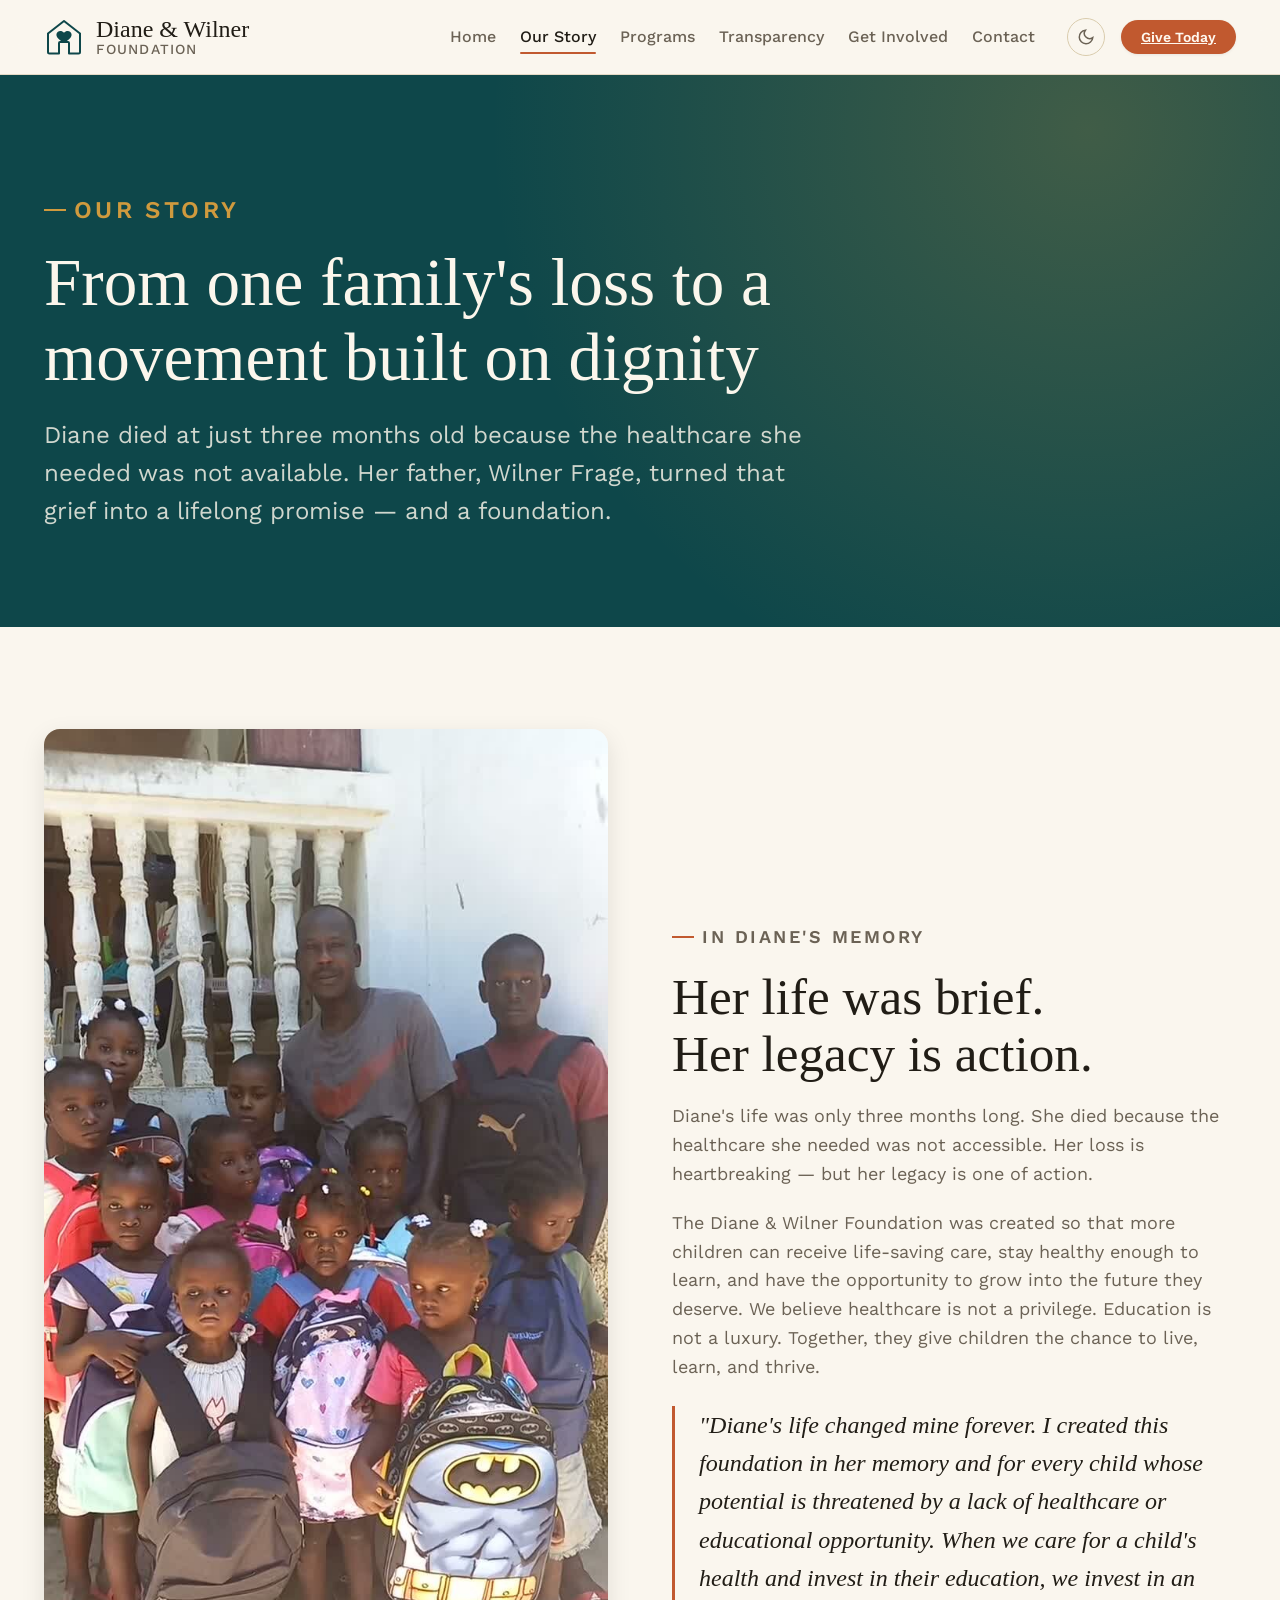
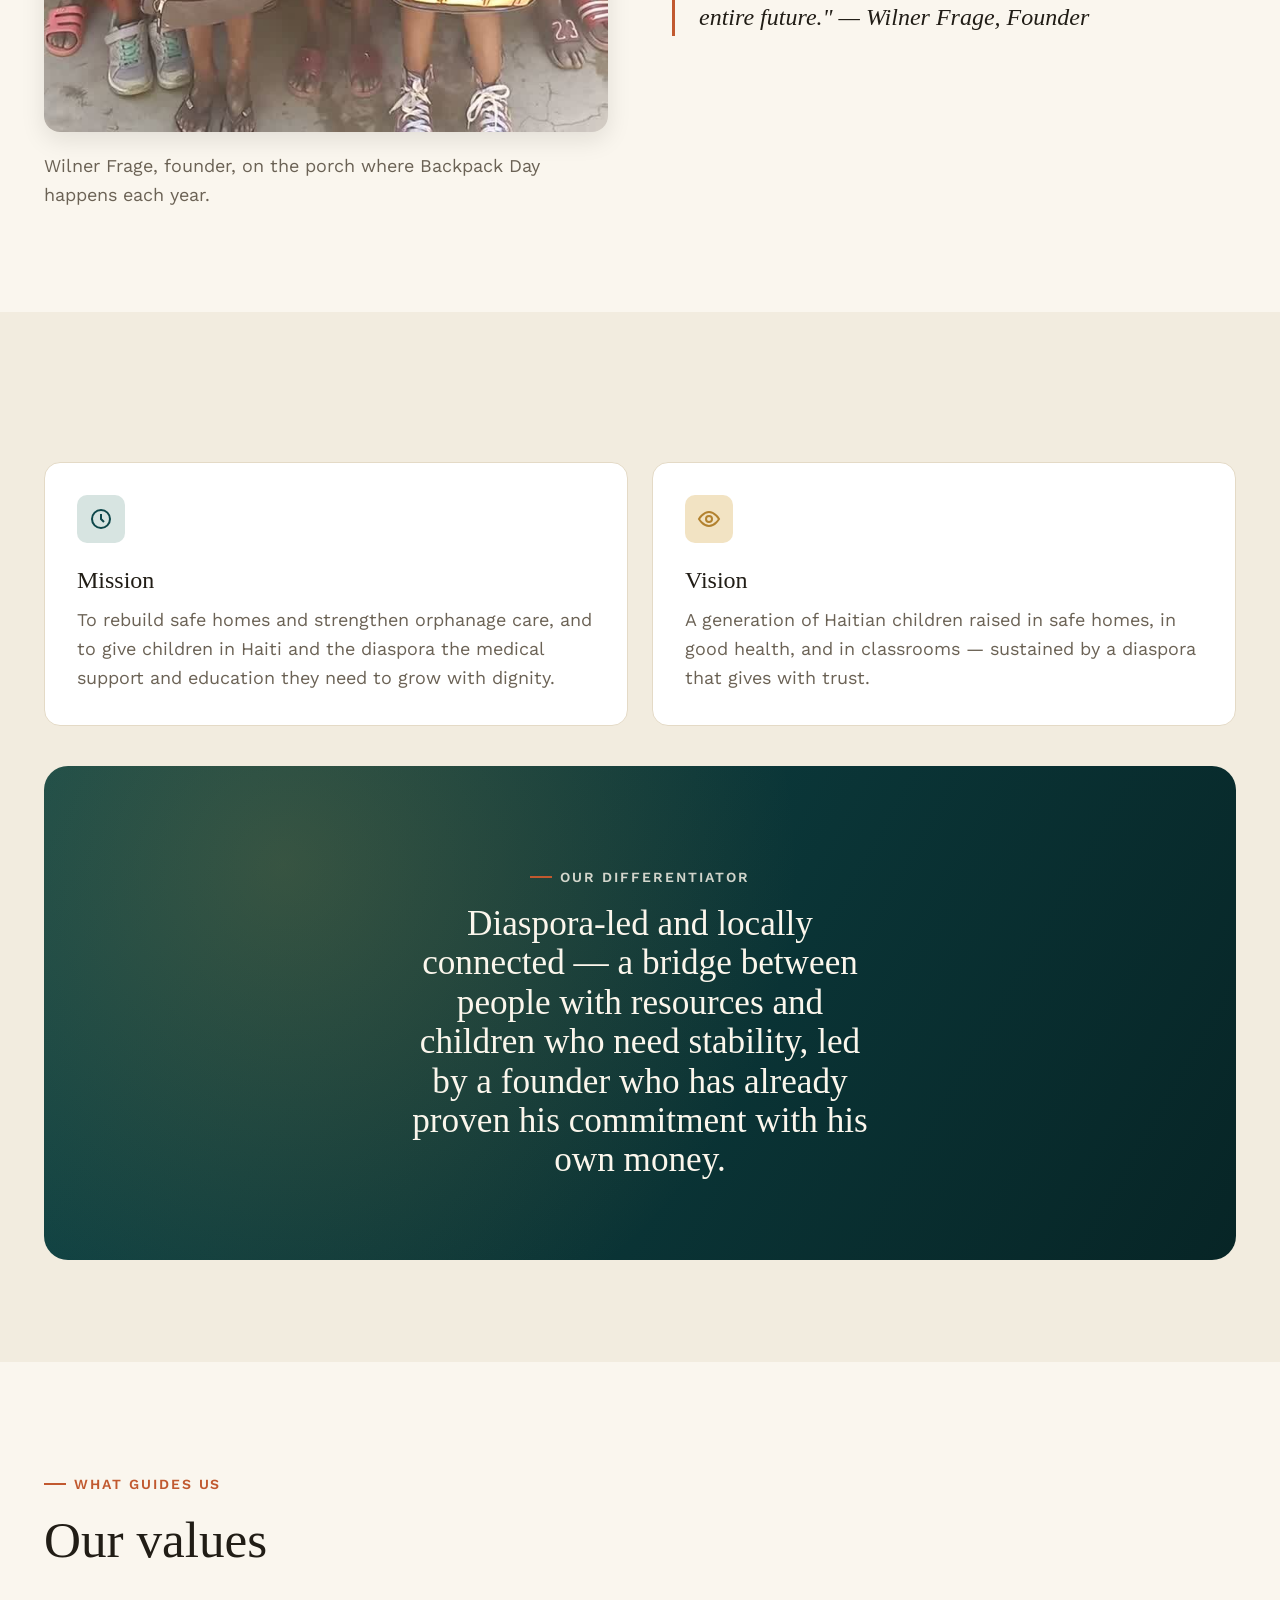
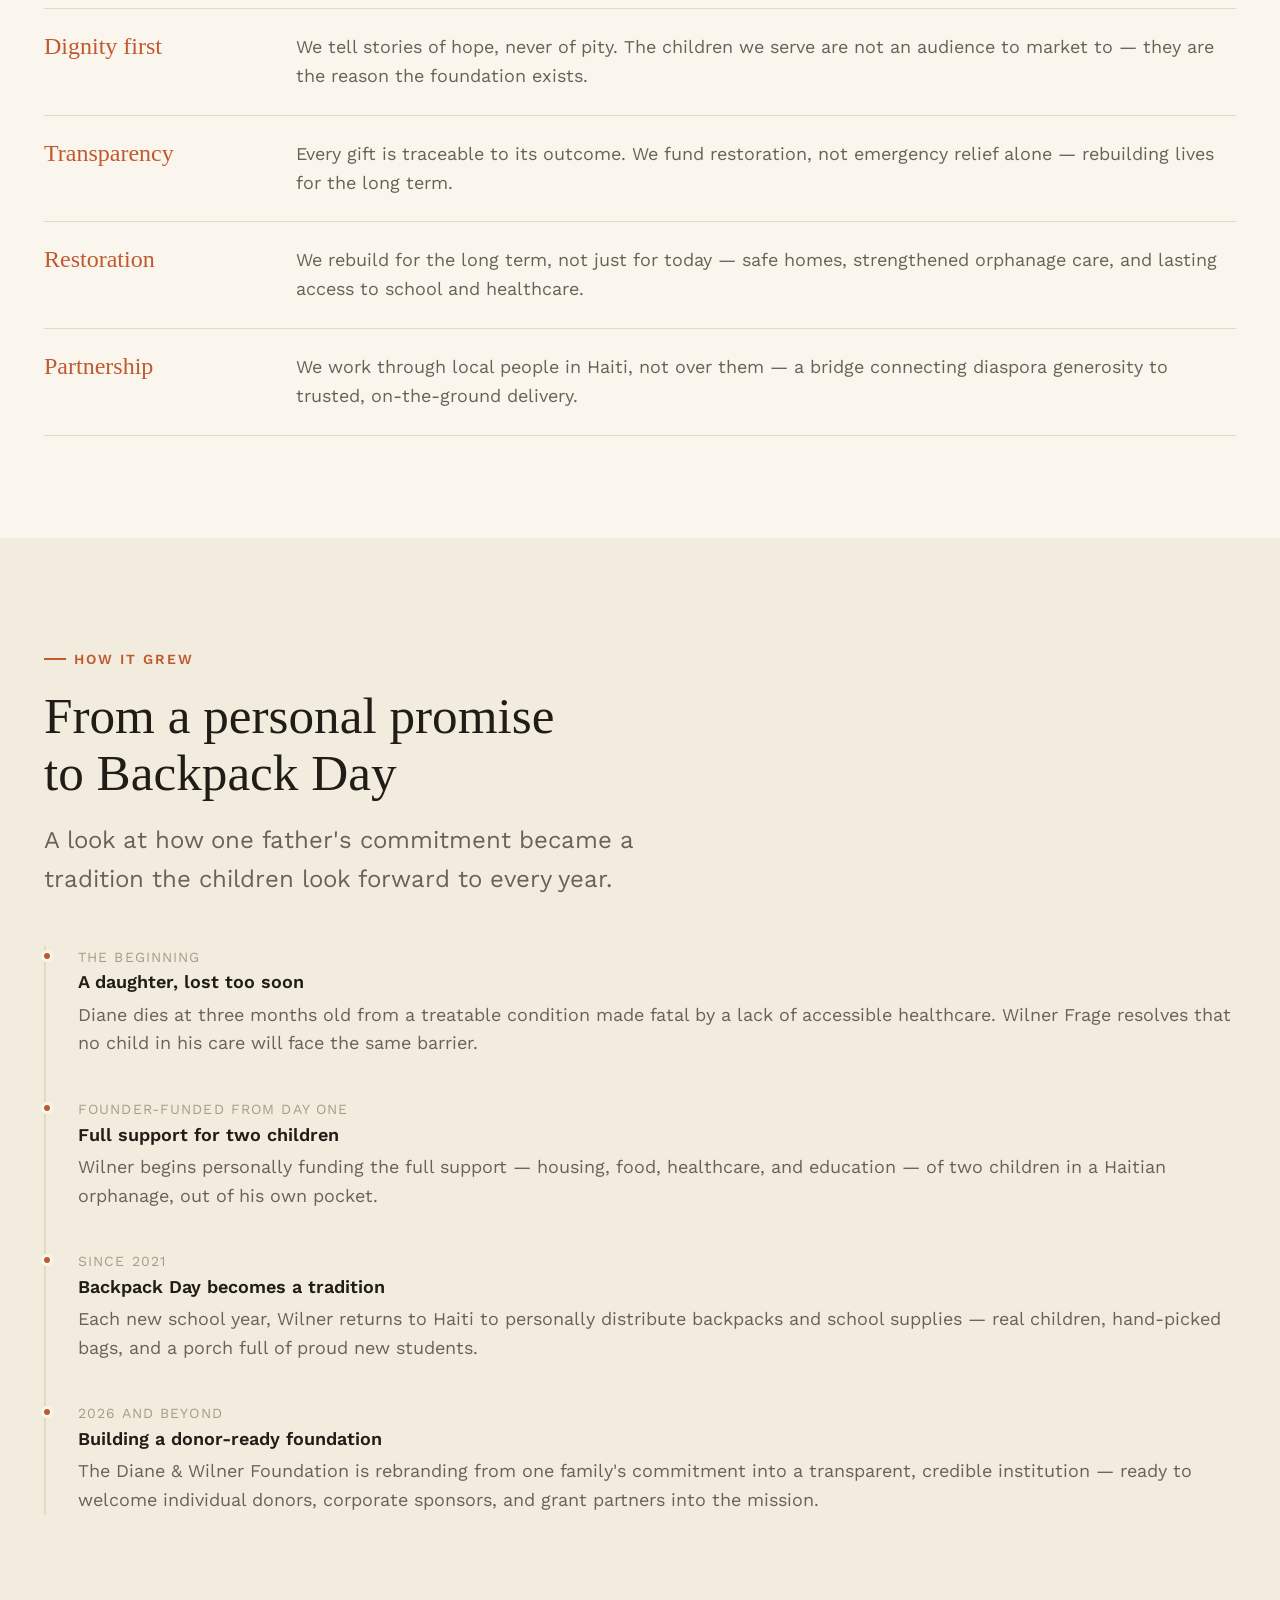
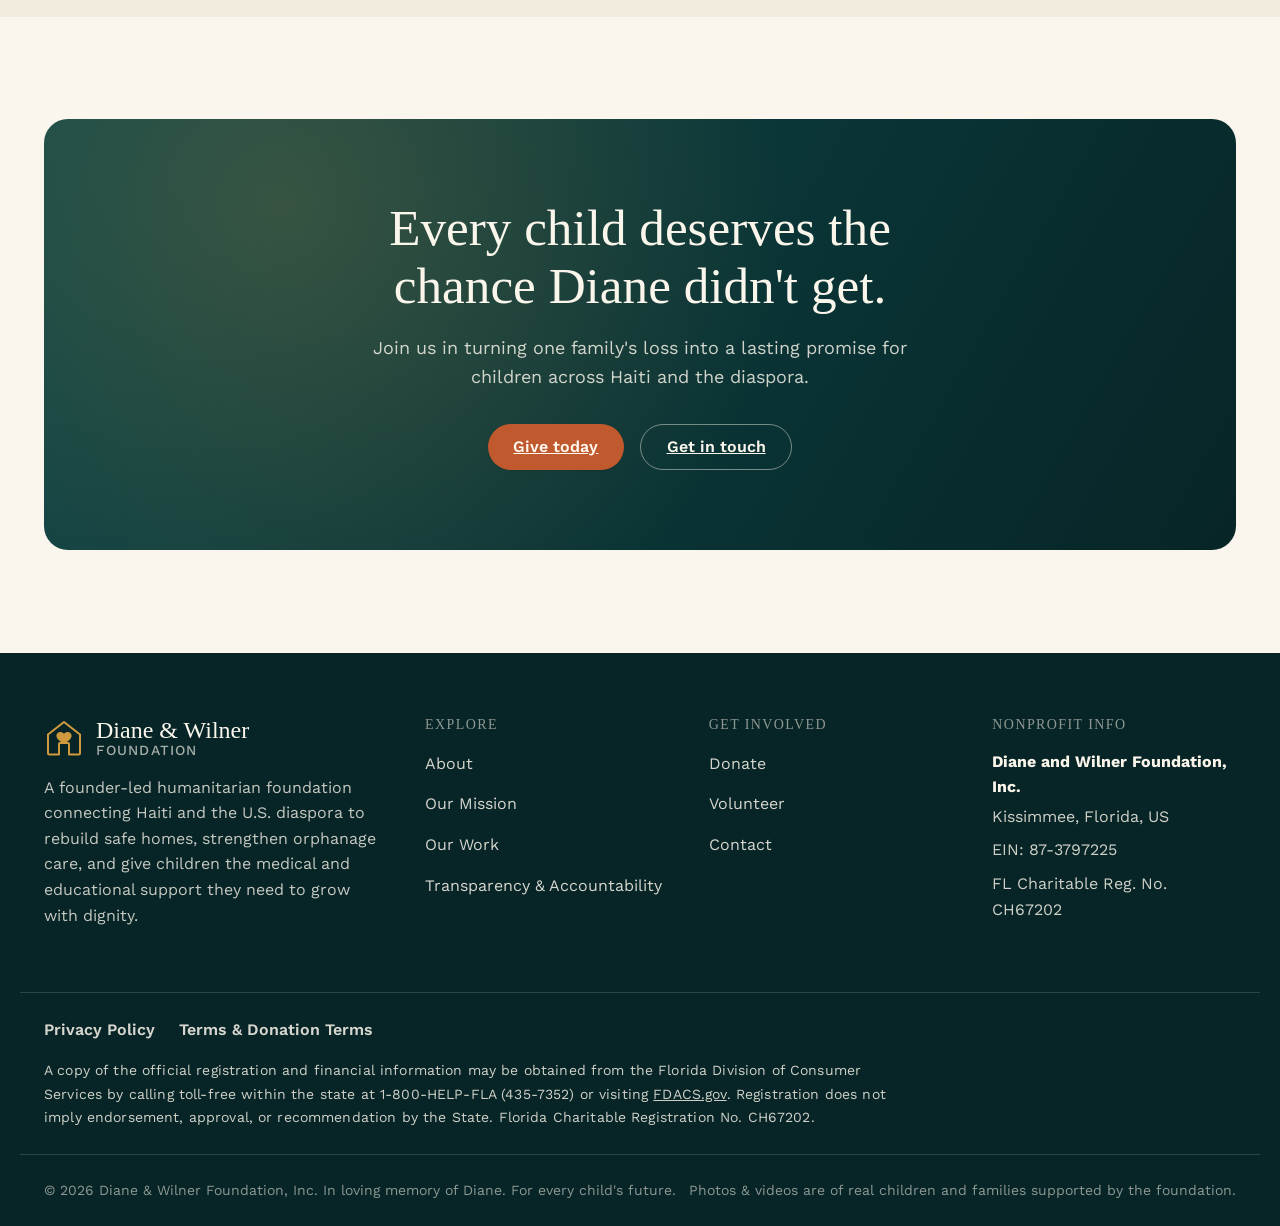
==== commit 20c4d9d2: "Add transparency, privacy, and terms pages; update footer, nav, donation compliance, SEO" ====
--- a/about.html
+++ b/about.html
@@ -32,6 +32,7 @@
         <li><a href="index.html">Home</a></li>
         <li><a href="about.html" aria-current="page">Our Story</a></li>
         <li><a href="get-involved.html#programs">Programs</a></li>
+        <li><a href="transparency.html">Transparency</a></li>
         <li><a href="get-involved.html">Get Involved</a></li>
         <li><a href="get-involved.html#contact">Contact</a></li>
       </ul>
@@ -48,6 +49,7 @@
     <a href="index.html">Home</a>
     <a href="about.html">Our Story</a>
     <a href="get-involved.html#programs">Programs</a>
+    <a href="transparency.html">Transparency &amp; Accountability</a>
     <a href="get-involved.html">Get Involved</a>
     <a href="get-involved.html#contact">Contact</a>
     <a class="btn btn--primary" href="get-involved.html#give">Give Today</a>
@@ -80,7 +82,7 @@
     </div>
   </section>
 
-  <section style="background: var(--color-surface-offset);">
+  <section id="mission" style="background: var(--color-surface-offset);">
     <div class="container">
       <div class="pillars reveal" style="grid-template-columns: repeat(2, 1fr);">
         <div class="pillar-card">
@@ -189,36 +191,43 @@
         </svg>
         <span class="brand-name">Diane &amp; Wilner<small>Foundation</small></span>
       </a>
-      <p style="max-width: 34ch; font-size: var(--text-sm); color: color-mix(in oklab, var(--color-text-inverse) 78%, transparent);">A founder-led humanitarian foundation connecting Haiti and the U.S. diaspora to rebuild safe homes, strengthen orphanage care, and give children the medical and educational support they need to grow with dignity.</p>
+      <p style="max-width: 34ch; font-size: var(--text-sm); color: color-mix(in oklab, var(--color-on-brand) 78%, transparent);">A founder-led humanitarian foundation connecting Haiti and the U.S. diaspora to rebuild safe homes, strengthen orphanage care, and give children the medical and educational support they need to grow with dignity.</p>
     </div>
     <div class="footer-col">
       <h5>Explore</h5>
       <ul role="list">
-        <li><a href="index.html">Home</a></li>
-        <li><a href="about.html">Our Story</a></li>
-        <li><a href="get-involved.html#programs">Programs</a></li>
-        <li><a href="about.html#timeline">Backpack Day</a></li>
+        <li><a href="about.html">About</a></li>
+        <li><a href="about.html#mission">Our Mission</a></li>
+        <li><a href="index.html#our-work">Our Work</a></li>
+        <li><a href="transparency.html">Transparency &amp; Accountability</a></li>
       </ul>
     </div>
     <div class="footer-col">
       <h5>Get Involved</h5>
       <ul role="list">
-        <li><a href="get-involved.html#give">Give today</a></li>
-        <li><a href="get-involved.html#give">Monthly giving</a></li>
-        <li><a href="get-involved.html#partner">Corporate partnership</a></li>
-        <li><a href="get-involved.html#contact">Contact us</a></li>
+        <li><a href="get-involved.html#give">Donate</a></li>
+        <li><a href="get-involved.html#volunteer">Volunteer</a></li>
+        <li><a href="get-involved.html#contact">Contact</a></li>
       </ul>
     </div>
     <div class="footer-col">
-      <h5>Based In</h5>
-      <ul role="list">
-        <li style="color: color-mix(in oklab, var(--color-text-inverse) 78%, transparent);">Lakeland, Florida, US</li>
-        <li style="color: color-mix(in oklab, var(--color-text-inverse) 78%, transparent);">Serving communities in Haiti</li>
-      </ul>
-    </div>
+      <h5>Nonprofit Info</h5>
+      <div class="footer-nonprofit-info">
+        <div><strong>Diane and Wilner Foundation, Inc.</strong>Kissimmee, Florida, US</div>
+        <div>EIN: 87-3797225</div>
+        <div>FL Charitable Reg. No. CH67202</div>
+      </div>
+    </div>
+  </div>
+  <div class="container footer-legal">
+    <div class="footer-legal-links">
+      <a href="privacy.html">Privacy Policy</a>
+      <a href="terms.html">Terms &amp; Donation Terms</a>
+    </div>
+    <p class="footer-disclosure">A copy of the official registration and financial information may be obtained from the Florida Division of Consumer Services by calling toll-free within the state at 1-800-HELP-FLA (435-7352) or visiting <a href="https://www.fdacs.gov" target="_blank" rel="noopener">FDACS.gov</a>. Registration does not imply endorsement, approval, or recommendation by the State. Florida Charitable Registration No. CH67202.</p>
   </div>
   <div class="container footer-bottom">
-    <span>© 2026 Diane &amp; Wilner Foundation. In loving memory of Diane. For every child's future.</span>
+    <span>© 2026 Diane &amp; Wilner Foundation, Inc. In loving memory of Diane. For every child's future.</span>
     <span>Photos &amp; videos are of real children and families supported by the foundation.</span>
   </div>
 </footer>
--- a/css/tokens.css
+++ b/css/tokens.css
@@ -3,6 +3,18 @@
    Palette derived from brand strategy: deep hopeful teal,
    warm sunlit gold, soft terracotta, clean cream, leaf green.
    ============================================================ */
+
+:root {
+  /* Fixed brand-teal tokens — used for decorative dark bands (hero,
+     footer, CTA/quote/video bands, interior page heroes) that keep the
+     same deep-teal-with-light-text look in BOTH themes, independent of
+     the theme-adaptive --color-primary / --color-text-inverse tokens
+     below (which intentionally flip for readability on ordinary page
+     surfaces). Do not redefine these inside a [data-theme] block. */
+  --color-brand-deep: #0e474a;
+  --color-brand-deep-active: #072526;
+  --color-on-brand: #fbf6ec;
+}
 
 :root,
 [data-theme='light'] {
--- a/css/style.css
+++ b/css/style.css
@@ -82,12 +82,12 @@
 }
 .btn--ghost {
   background: transparent;
-  color: var(--color-text-inverse);
-  border: 1.5px solid color-mix(in oklab, var(--color-text-inverse) 45%, transparent);
+  color: var(--color-on-brand);
+  border: 1.5px solid color-mix(in oklab, var(--color-on-brand) 45%, transparent);
 }
 .btn--ghost:hover {
-  border-color: var(--color-text-inverse);
-  background: color-mix(in oklab, var(--color-text-inverse) 12%, transparent);
+  border-color: var(--color-on-brand);
+  background: color-mix(in oklab, var(--color-on-brand) 12%, transparent);
 }
 .btn--outline {
   background: transparent;
@@ -253,8 +253,8 @@
 /* ---------- Hero ---------- */
 .hero {
   position: relative;
-  background: linear-gradient(180deg, var(--color-primary) 0%, var(--color-primary-active) 100%);
-  color: var(--color-text-inverse);
+  background: linear-gradient(180deg, var(--color-brand-deep) 0%, var(--color-brand-deep-active) 100%);
+  color: var(--color-on-brand);
   overflow: hidden;
   padding-top: clamp(var(--space-16), 8vw, var(--space-24));
   padding-bottom: clamp(var(--space-20), 10vw, var(--space-32));
@@ -291,7 +291,7 @@
 }
 .hero-sub {
   font-size: var(--text-lg);
-  color: color-mix(in oklab, var(--color-text-inverse) 82%, transparent);
+  color: color-mix(in oklab, var(--color-on-brand) 82%, transparent);
   max-width: 42ch;
   margin-top: var(--space-6);
 }
@@ -304,10 +304,10 @@
 .hero-note {
   margin-top: var(--space-10);
   padding-top: var(--space-6);
-  border-top: 1px solid color-mix(in oklab, var(--color-text-inverse) 20%, transparent);
+  border-top: 1px solid color-mix(in oklab, var(--color-on-brand) 20%, transparent);
   font-size: var(--text-sm);
   font-style: italic;
-  color: color-mix(in oklab, var(--color-text-inverse) 72%, transparent);
+  color: color-mix(in oklab, var(--color-on-brand) 72%, transparent);
   max-width: 44ch;
 }
 
@@ -319,7 +319,7 @@
   border-radius: var(--radius-xl);
   overflow: hidden;
   box-shadow: var(--shadow-lg);
-  border: 1px solid color-mix(in oklab, var(--color-text-inverse) 18%, transparent);
+  border: 1px solid color-mix(in oklab, var(--color-on-brand) 18%, transparent);
   aspect-ratio: 4 / 5;
 }
 .hero-media-frame img,
@@ -531,8 +531,8 @@
 
 /* ---------- Video feature ---------- */
 .video-feature {
-  background: var(--color-primary);
-  color: var(--color-text-inverse);
+  background: var(--color-brand-deep);
+  color: var(--color-on-brand);
   border-radius: var(--radius-xl);
   padding: clamp(var(--space-10), 6vw, var(--space-16));
   display: grid;
@@ -561,7 +561,7 @@
 }
 .video-feature p {
   margin-top: var(--space-5);
-  color: color-mix(in oklab, var(--color-text-inverse) 85%, transparent);
+  color: color-mix(in oklab, var(--color-on-brand) 85%, transparent);
   position: relative;
 }
 .video-frame {
@@ -572,7 +572,7 @@
   max-width: 320px;
   margin-inline: auto;
   box-shadow: var(--shadow-lg);
-  border: 6px solid color-mix(in oklab, var(--color-text-inverse) 14%, transparent);
+  border: 6px solid color-mix(in oklab, var(--color-on-brand) 14%, transparent);
 }
 .video-frame video {
   width: 100%;
@@ -696,8 +696,8 @@
 
 /* ---------- Donate CTA band ---------- */
 .cta-band {
-  background: linear-gradient(120deg, var(--color-primary) 0%, var(--color-primary-active) 100%);
-  color: var(--color-text-inverse);
+  background: linear-gradient(120deg, var(--color-brand-deep) 0%, var(--color-brand-deep-active) 100%);
+  color: var(--color-on-brand);
   border-radius: var(--radius-xl);
   padding: clamp(var(--space-12), 7vw, var(--space-20));
   text-align: center;
@@ -719,7 +719,7 @@
 .cta-band p {
   position: relative;
   margin-top: var(--space-5);
-  color: color-mix(in oklab, var(--color-text-inverse) 82%, transparent);
+  color: color-mix(in oklab, var(--color-on-brand) 82%, transparent);
   max-width: 52ch;
   margin-inline: auto;
 }
@@ -1019,11 +1019,8 @@
 
 /* ---------- Footer ---------- */
 .site-footer {
-  background: var(--color-primary-active);
-  color: color-mix(in oklab, var(--color-text-inverse) 85%, transparent);
-}
-[data-theme='dark'] .site-footer {
-  background: #0b100d;
+  background: var(--color-brand-deep-active);
+  color: color-mix(in oklab, var(--color-on-brand) 85%, transparent);
 }
 .footer-grid {
   display: grid;
@@ -1035,7 +1032,7 @@
   display: flex;
   align-items: center;
   gap: var(--space-3);
-  color: var(--color-text-inverse);
+  color: var(--color-on-brand);
   text-decoration: none;
   margin-bottom: var(--space-4);
 }
@@ -1043,16 +1040,16 @@
   color: var(--color-gold);
 }
 .footer-brand .brand-name {
-  color: var(--color-text-inverse);
+  color: var(--color-on-brand);
 }
 .footer-brand .brand-name small {
-  color: color-mix(in oklab, var(--color-text-inverse) 65%, transparent);
+  color: color-mix(in oklab, var(--color-on-brand) 65%, transparent);
 }
 .footer-col h5 {
   font-size: var(--text-xs);
   text-transform: uppercase;
   letter-spacing: 0.1em;
-  color: color-mix(in oklab, var(--color-text-inverse) 55%, transparent);
+  color: color-mix(in oklab, var(--color-on-brand) 55%, transparent);
   margin-bottom: var(--space-4);
 }
 .footer-col ul {
@@ -1060,7 +1057,7 @@
   gap: var(--space-3);
 }
 .footer-col a {
-  color: color-mix(in oklab, var(--color-text-inverse) 85%, transparent);
+  color: color-mix(in oklab, var(--color-on-brand) 85%, transparent);
   text-decoration: none;
   font-size: var(--text-sm);
 }
@@ -1068,13 +1065,13 @@
   color: var(--color-gold);
 }
 .footer-bottom {
-  border-top: 1px solid color-mix(in oklab, var(--color-text-inverse) 15%, transparent);
+  border-top: 1px solid color-mix(in oklab, var(--color-on-brand) 15%, transparent);
   padding-block: var(--space-6);
   display: flex;
   justify-content: space-between;
   align-items: center;
   font-size: var(--text-xs);
-  color: color-mix(in oklab, var(--color-text-inverse) 55%, transparent);
+  color: color-mix(in oklab, var(--color-on-brand) 55%, transparent);
   flex-wrap: wrap;
   gap: var(--space-3);
 }
@@ -1091,8 +1088,8 @@
 
 /* ---------- Page hero (interior pages) ---------- */
 .page-hero {
-  background: var(--color-primary);
-  color: var(--color-text-inverse);
+  background: var(--color-brand-deep);
+  color: var(--color-on-brand);
   padding-block: clamp(var(--space-16), 8vw, var(--space-24));
   position: relative;
   overflow: hidden;
@@ -1119,7 +1116,7 @@
   position: relative;
   margin-top: var(--space-5);
   font-size: var(--text-lg);
-  color: color-mix(in oklab, var(--color-text-inverse) 82%, transparent);
+  color: color-mix(in oklab, var(--color-on-brand) 82%, transparent);
   max-width: 52ch;
 }
 
@@ -1154,3 +1151,256 @@
     transform: none;
   }
 }
+
+/* ============================================================
+   Transparency & Accountability / compliance components
+   ============================================================ */
+.trust-intro {
+  max-width: 720px;
+}
+.trust-intro blockquote {
+  font-family: var(--font-display);
+  font-size: var(--text-xl);
+  font-style: italic;
+  color: var(--color-text);
+  margin-bottom: var(--space-5);
+}
+.trust-grid {
+  display: grid;
+  grid-template-columns: repeat(3, 1fr);
+  gap: var(--space-5);
+  margin-top: var(--space-12);
+}
+.trust-card {
+  background: var(--color-surface);
+  border: 1px solid var(--color-divider);
+  border-radius: var(--radius-lg);
+  padding: var(--space-6) var(--space-8);
+}
+.trust-card dt {
+  font-size: var(--text-xs);
+  text-transform: uppercase;
+  letter-spacing: 0.1em;
+  color: var(--color-coral);
+  font-weight: 600;
+}
+[data-theme='dark'] .trust-card dt {
+  color: var(--color-gold);
+}
+.trust-card dd {
+  margin-top: var(--space-3);
+  font-size: var(--text-lg);
+  font-weight: 600;
+  font-family: var(--font-display);
+  color: var(--color-text);
+}
+.trust-card dd span {
+  display: block;
+  margin-top: var(--space-1);
+  font-size: var(--text-sm);
+  font-weight: 400;
+  font-family: var(--font-body);
+  color: var(--color-text-muted);
+}
+@media (max-width: 900px) {
+  .trust-grid {
+    grid-template-columns: repeat(2, 1fr);
+  }
+}
+@media (max-width: 560px) {
+  .trust-grid {
+    grid-template-columns: 1fr;
+  }
+}
+
+.disclosure-card {
+  margin-top: var(--space-12);
+  background: var(--color-surface-offset);
+  border: 1px solid var(--color-border);
+  border-radius: var(--radius-lg);
+  padding: var(--space-8);
+  display: grid;
+  gap: var(--space-4);
+}
+.disclosure-card p {
+  font-size: var(--text-sm);
+  line-height: 1.7;
+  color: var(--color-text);
+  letter-spacing: 0.01em;
+}
+.disclosure-card strong {
+  color: var(--color-primary);
+}
+
+.doc-grid {
+  display: grid;
+  grid-template-columns: repeat(3, 1fr);
+  gap: var(--space-5);
+  margin-top: var(--space-12);
+}
+.doc-card {
+  background: var(--color-surface);
+  border: 1px solid var(--color-divider);
+  border-radius: var(--radius-lg);
+  padding: var(--space-6);
+  display: flex;
+  flex-direction: column;
+  gap: var(--space-3);
+}
+.doc-card svg {
+  width: 26px;
+  height: 26px;
+  color: var(--color-text-faint);
+}
+.doc-card h4 {
+  font-size: var(--text-base);
+  font-weight: 600;
+  font-family: var(--font-body);
+}
+.doc-status {
+  align-self: flex-start;
+  font-size: var(--text-xs);
+  text-transform: uppercase;
+  letter-spacing: 0.06em;
+  font-weight: 600;
+  padding: 0.25rem 0.7rem;
+  border-radius: var(--radius-full);
+  background: var(--color-surface-offset);
+  color: var(--color-text-faint);
+}
+@media (max-width: 900px) {
+  .doc-grid {
+    grid-template-columns: 1fr 1fr;
+  }
+}
+@media (max-width: 560px) {
+  .doc-grid {
+    grid-template-columns: 1fr;
+  }
+}
+
+.trust-statements {
+  display: grid;
+  grid-template-columns: repeat(2, 1fr);
+  gap: var(--space-6);
+  margin-top: var(--space-12);
+}
+.trust-statement {
+  padding-left: var(--space-6);
+  border-left: 3px solid var(--color-coral);
+}
+[data-theme='dark'] .trust-statement {
+  border-left-color: var(--color-gold);
+}
+.trust-statement p {
+  font-family: var(--font-display);
+  font-size: var(--text-lg);
+  font-style: italic;
+  color: var(--color-text);
+}
+@media (max-width: 700px) {
+  .trust-statements {
+    grid-template-columns: 1fr;
+  }
+}
+
+.gift-id-card {
+  margin-top: var(--space-8);
+  background: var(--color-surface-2);
+  border: 1px solid var(--color-divider);
+  border-radius: var(--radius-lg);
+  padding: var(--space-6) var(--space-8);
+  display: flex;
+  align-items: center;
+  gap: var(--space-4);
+  flex-wrap: wrap;
+}
+.gift-id-card svg {
+  width: 28px;
+  height: 28px;
+  color: var(--color-primary);
+  flex-shrink: 0;
+}
+.gift-id-card p {
+  font-size: var(--text-sm);
+  color: var(--color-text-muted);
+  margin: 0;
+}
+.gift-id-card strong {
+  color: var(--color-text);
+}
+
+/* ---------- Footer legal / compliance ---------- */
+.footer-legal {
+  border-top: 1px solid color-mix(in oklab, var(--color-on-brand) 15%, transparent);
+  padding-block: var(--space-6);
+  display: grid;
+  gap: var(--space-4);
+}
+.footer-legal-links {
+  display: flex;
+  gap: var(--space-6);
+  flex-wrap: wrap;
+}
+.footer-legal-links a {
+  color: color-mix(in oklab, var(--color-on-brand) 85%, transparent);
+  text-decoration: none;
+  font-size: var(--text-sm);
+  font-weight: 600;
+}
+.footer-legal-links a:hover {
+  color: var(--color-gold);
+}
+.footer-disclosure {
+  font-size: var(--text-xs);
+  line-height: 1.7;
+  letter-spacing: 0.01em;
+  color: color-mix(in oklab, var(--color-on-brand) 82%, transparent);
+  max-width: 96ch;
+}
+.footer-disclosure a {
+  color: color-mix(in oklab, var(--color-on-brand) 82%, transparent);
+  text-decoration: underline;
+}
+.footer-nonprofit-info {
+  display: grid;
+  gap: var(--space-2);
+  font-size: var(--text-sm);
+  color: color-mix(in oklab, var(--color-on-brand) 82%, transparent);
+}
+.footer-nonprofit-info strong {
+  color: var(--color-on-brand);
+  display: block;
+  margin-bottom: var(--space-1);
+}
+
+/* ---------- Legal / policy prose pages ---------- */
+.legal-content {
+  margin-top: var(--space-10);
+}
+.legal-content h2 {
+  font-size: var(--text-xl);
+  margin-top: var(--space-12);
+  margin-bottom: var(--space-4);
+}
+.legal-content h2:first-child {
+  margin-top: 0;
+}
+.legal-content p {
+  color: var(--color-text-muted);
+  margin-bottom: var(--space-4);
+  line-height: 1.75;
+}
+.legal-content ul {
+  margin: var(--space-4) 0 var(--space-6) var(--space-6);
+  color: var(--color-text-muted);
+  line-height: 1.75;
+}
+.legal-content li {
+  margin-bottom: var(--space-2);
+}
+.legal-content .legal-updated {
+  font-size: var(--text-sm);
+  color: var(--color-text-faint);
+  margin-bottom: var(--space-8);
+}
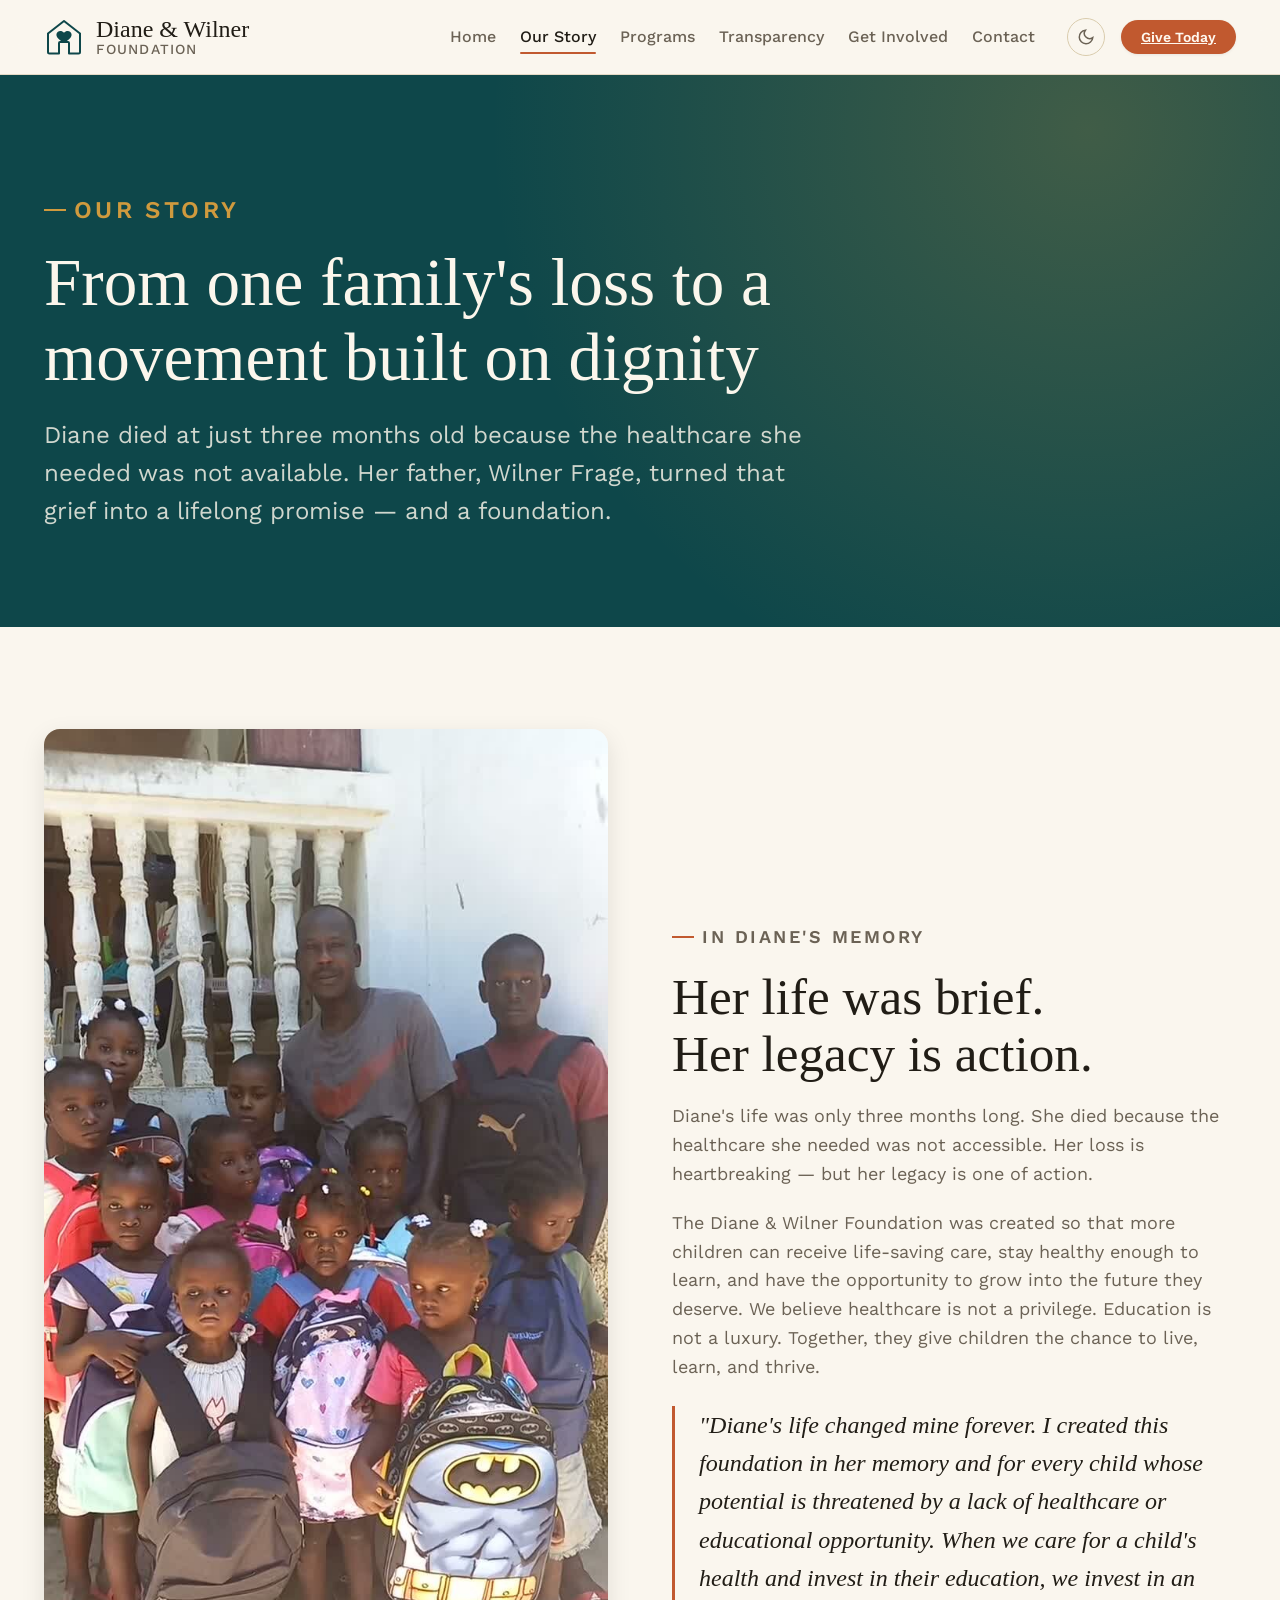
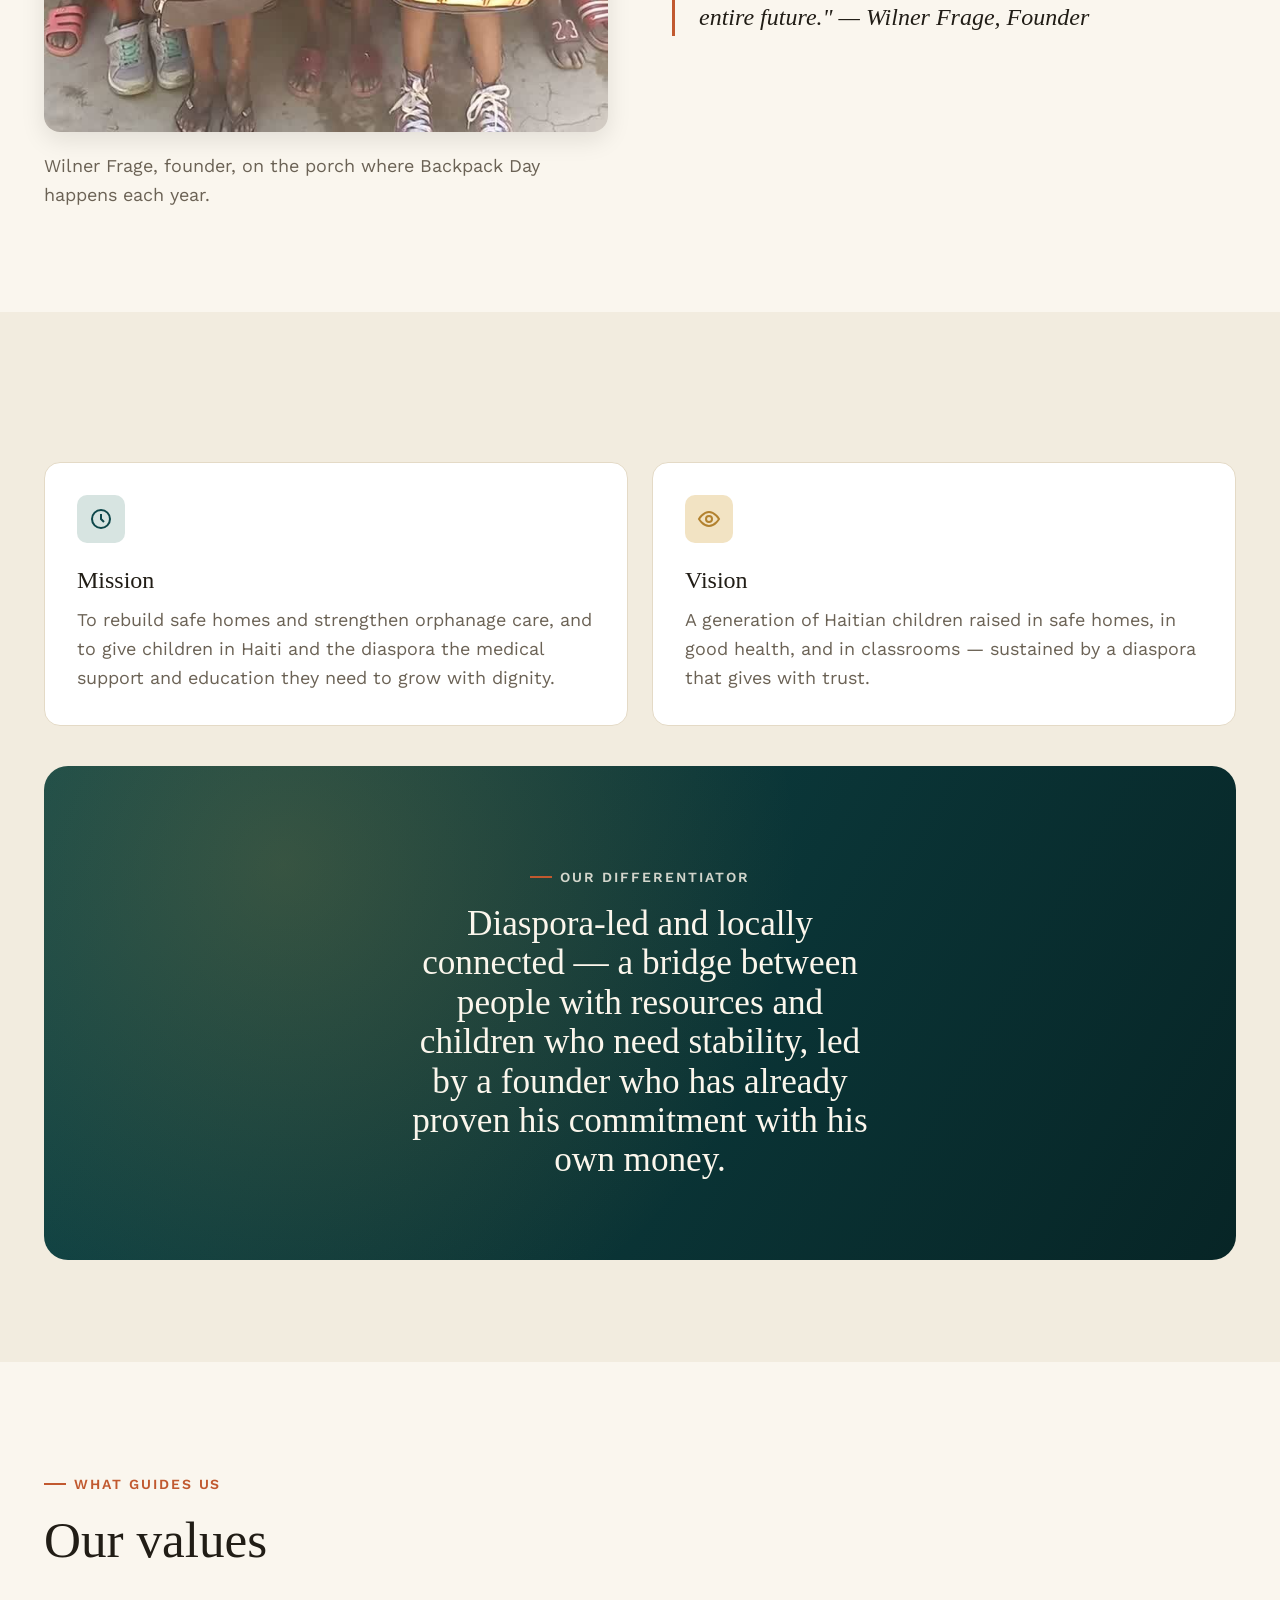
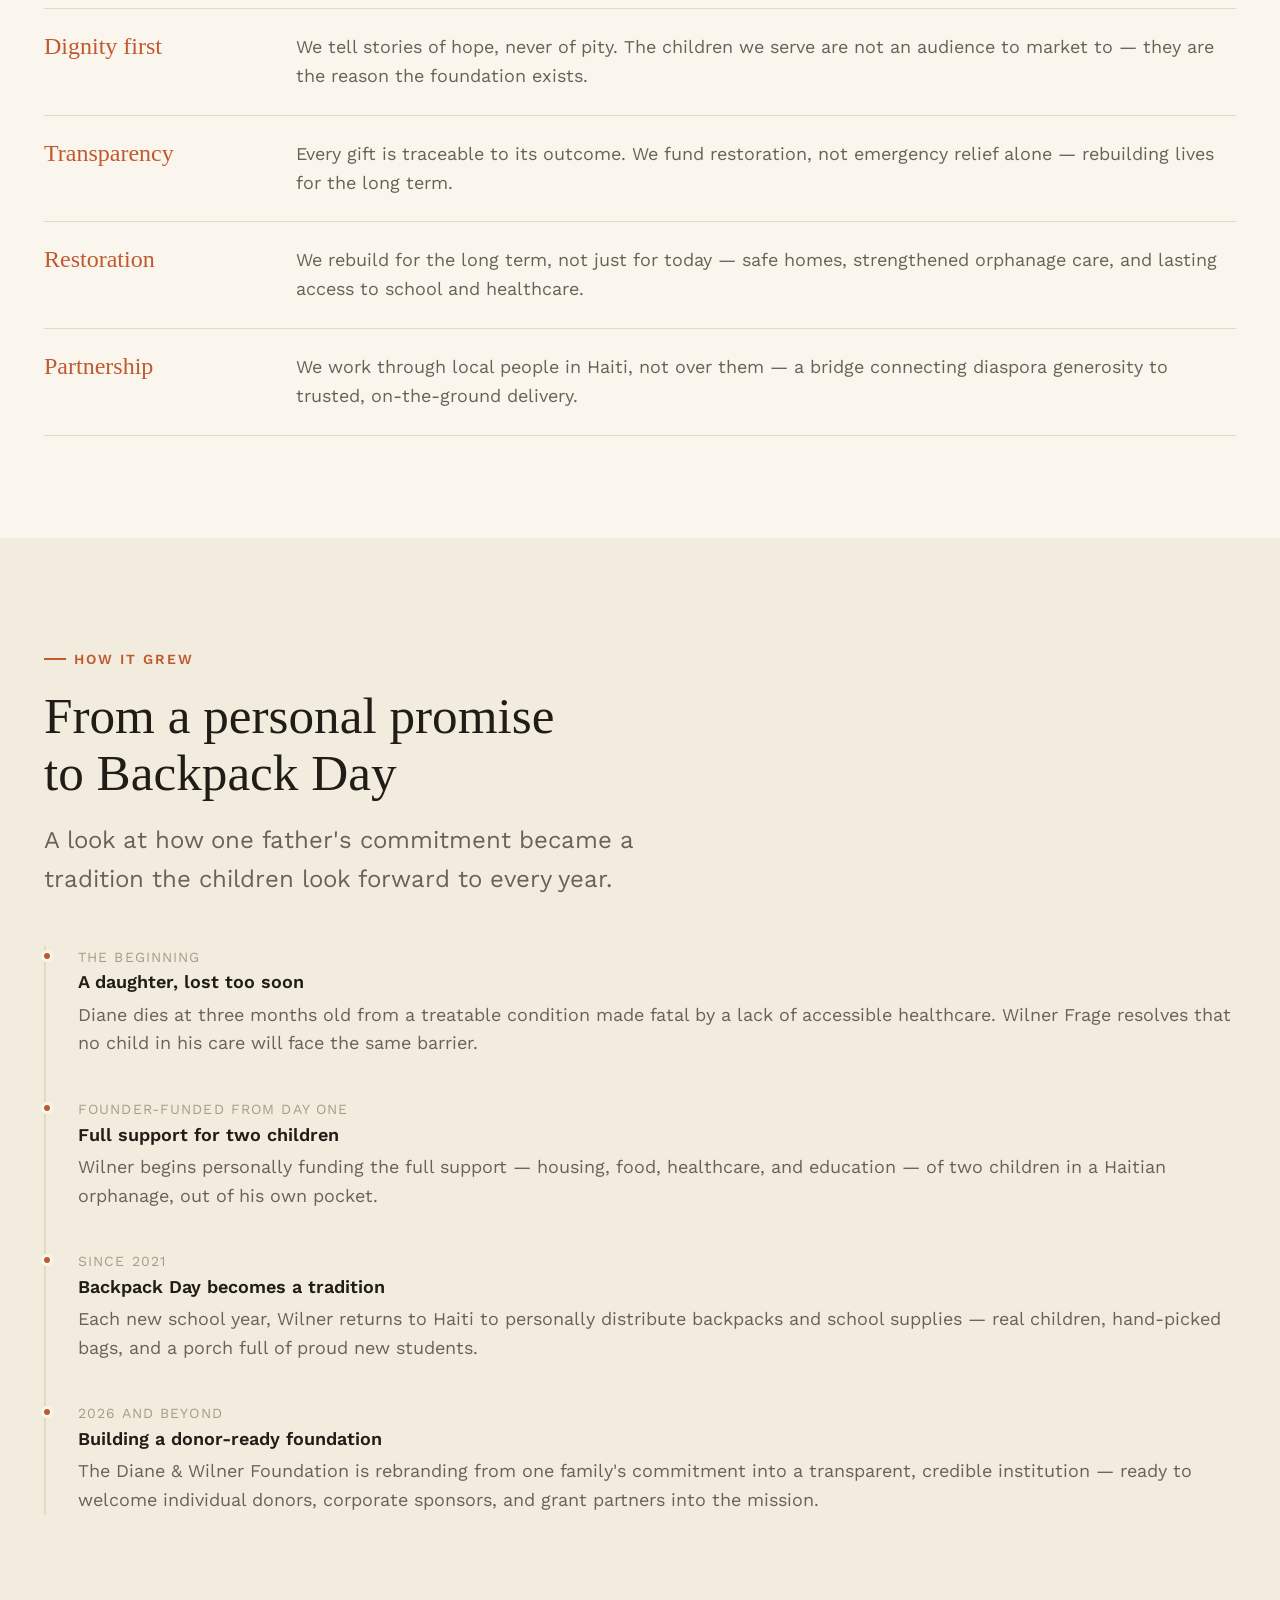
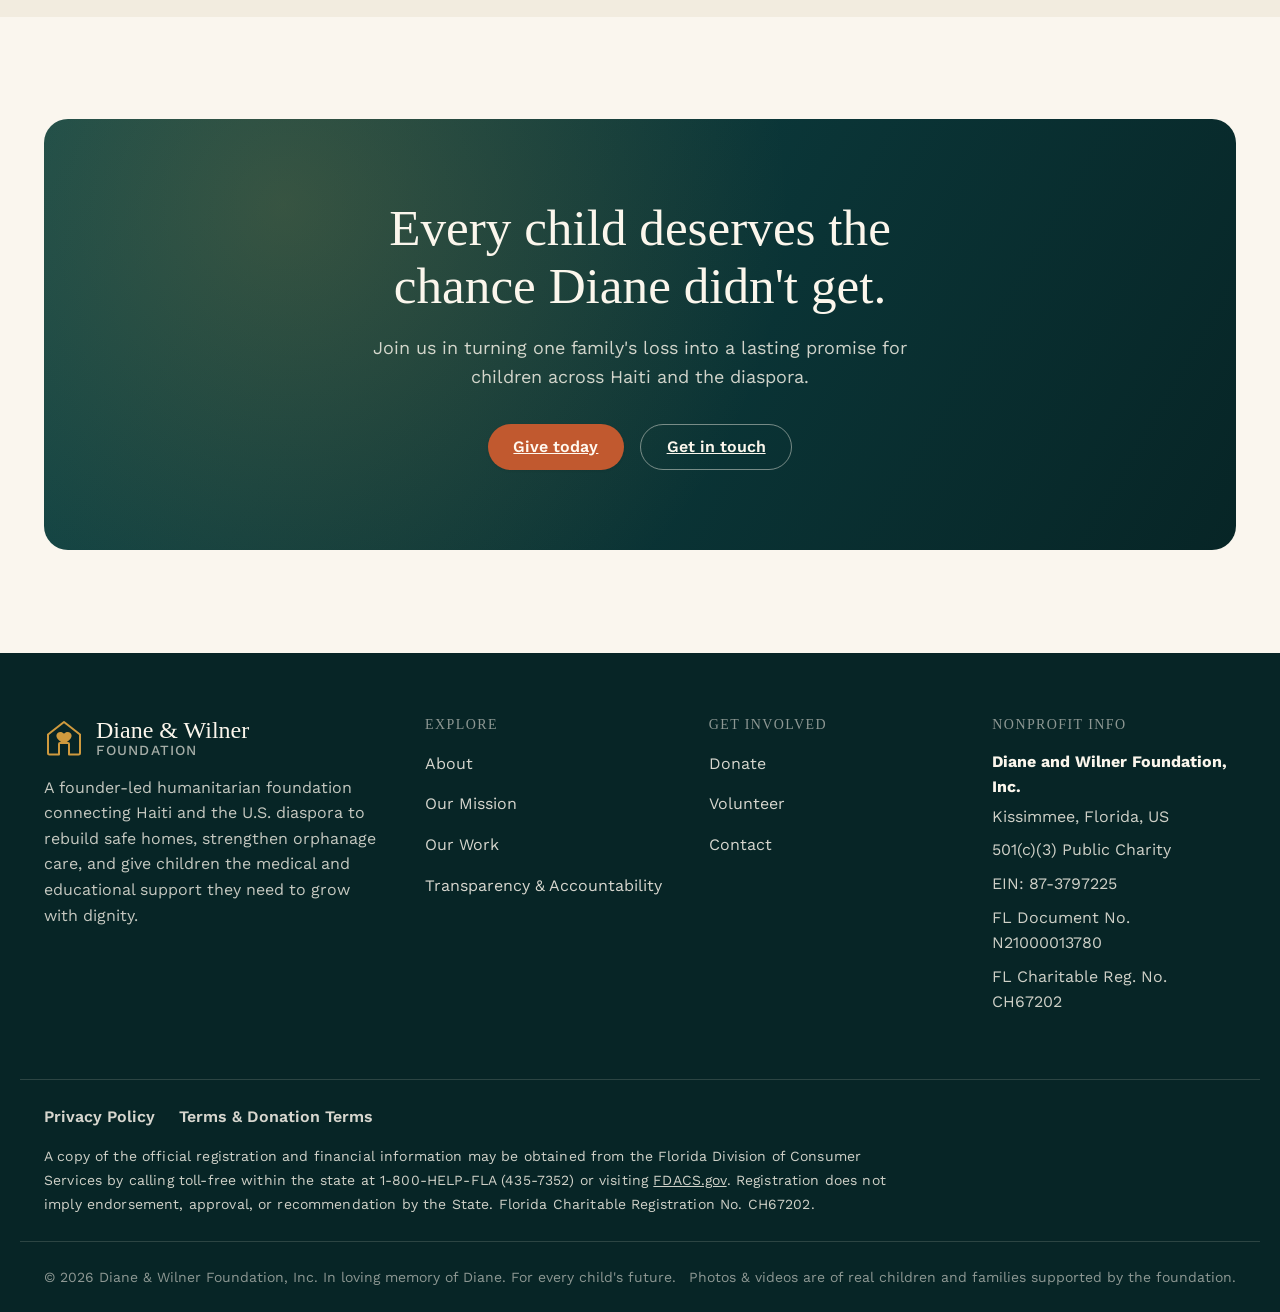
==== commit 58f6ad3d: "Add verified IRS 501(c)(3) status, current 2026 leadership, and source-linked document library" ====
--- a/about.html
+++ b/about.html
@@ -214,7 +214,9 @@
       <h5>Nonprofit Info</h5>
       <div class="footer-nonprofit-info">
         <div><strong>Diane and Wilner Foundation, Inc.</strong>Kissimmee, Florida, US</div>
+        <div>501(c)(3) Public Charity</div>
         <div>EIN: 87-3797225</div>
+        <div>FL Document No. N21000013780</div>
         <div>FL Charitable Reg. No. CH67202</div>
       </div>
     </div>
--- a/css/style.css
+++ b/css/style.css
@@ -1404,3 +1404,16 @@
   color: var(--color-text-faint);
   margin-bottom: var(--space-8);
 }
+
+/* Verified-source variant for document library cards */
+.doc-status--verify {
+  background: var(--color-primary-highlight);
+  color: var(--color-primary);
+  text-decoration: none;
+  transition: background var(--transition-interactive);
+}
+.doc-status--verify:hover {
+  background: var(--color-gold-highlight);
+  color: var(--color-gold-active);
+}
+.doc-card--tall { justify-content: space-between; }
